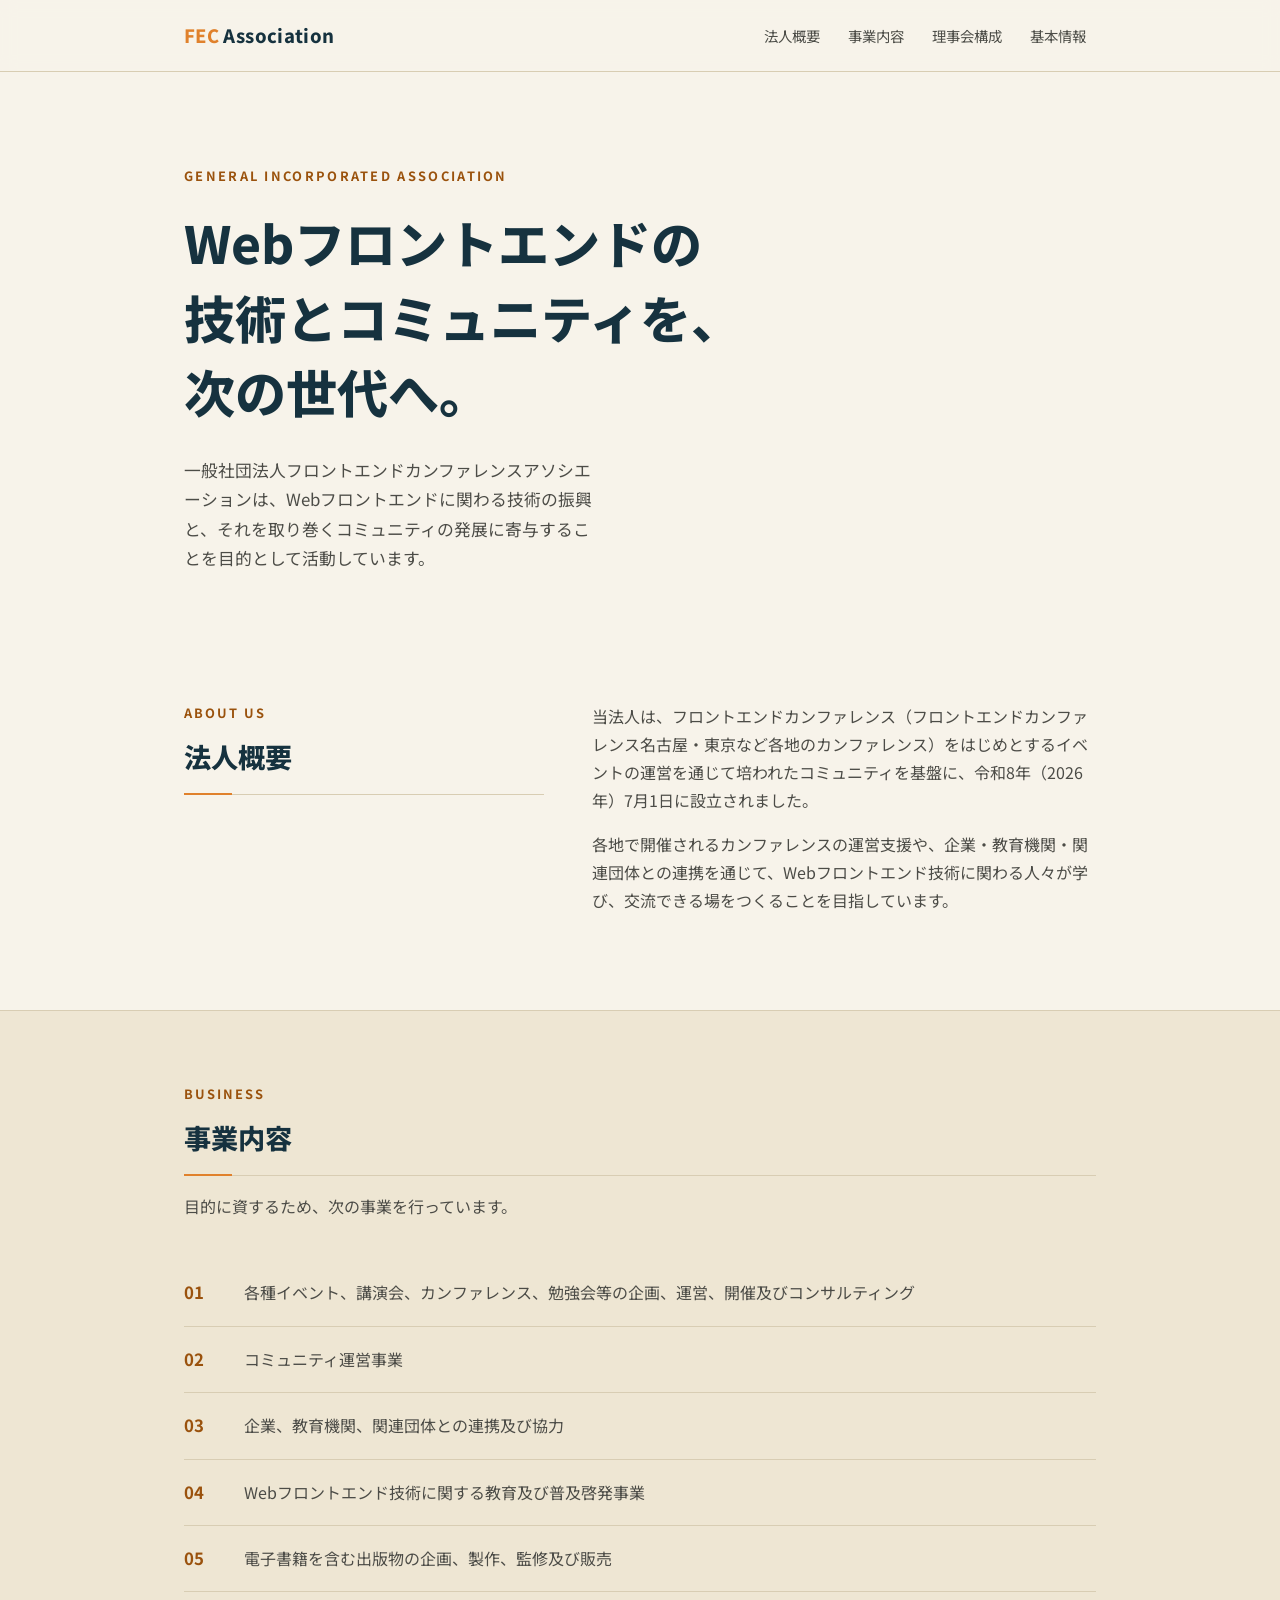
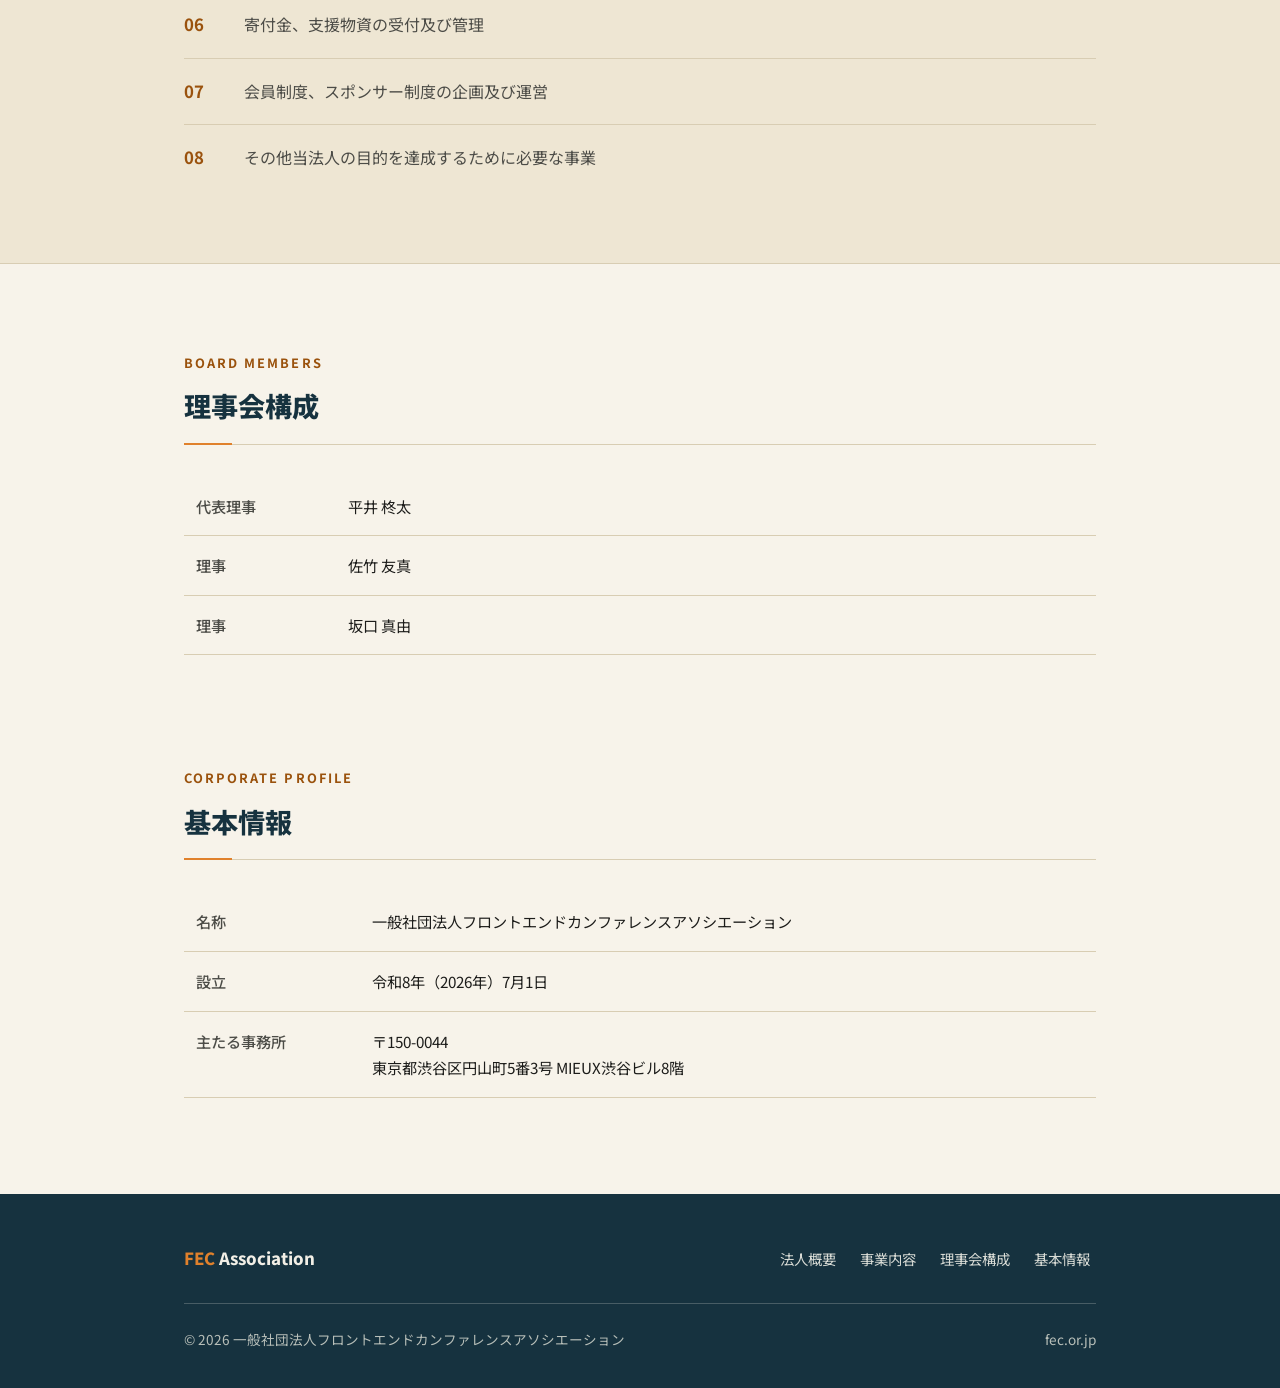
==== index.html @ 909348af "chore: 連絡先情報を削除" ====
<!DOCTYPE html>
<html lang="ja">
<head>
<meta charset="UTF-8">
<meta name="viewport" content="width=device-width, initial-scale=1.0">
<title>一般社団法人フロントエンドカンファレンスアソシエーション</title>
<meta name="description" content="Webフロントエンドに関わる技術の振興及びそれらに関わるコミュニティの発展に寄与することを目的とする一般社団法人。">
<link rel="stylesheet" href="style.css">
</head>
<body>

<a class="skip-link" href="#main">本文へスキップ</a>

<header>
  <div class="wrap">
    <a class="logo" href="#" aria-label="ページの先頭へ戻る"><span>FEC</span> Association</a>
    <nav aria-label="サイト内ナビゲーション">
      <ul>
        <li><a href="#about">法人概要</a></li>
        <li><a href="#purpose">事業内容</a></li>
        <li><a href="#board">理事会構成</a></li>
        <li><a href="#profile">基本情報</a></li>
      </ul>
    </nav>
  </div>
</header>

<main id="main">

<section class="hero" aria-labelledby="hero-title">
  <div class="wrap">
    <span class="eyebrow">GENERAL INCORPORATED ASSOCIATION</span>
    <h1 id="hero-title"><span>Webフロントエンドの</span><span>技術とコミュニティを、</span><span>次の世代へ。</span></h1>
    <p>一般社団法人フロントエンドカンファレンスアソシエーションは、Webフロントエンドに関わる技術の振興と、それを取り巻くコミュニティの発展に寄与することを目的として活動しています。</p>
  </div>
</section>

<section class="about" id="about" aria-labelledby="about-title">
  <div class="wrap">
    <div class="section-head">
      <span class="label">ABOUT US</span>
      <h2 id="about-title">法人概要</h2>
    </div>
    <div class="body">
      <p>当法人は、フロントエンドカンファレンス（フロントエンドカンファレンス名古屋・東京など各地のカンファレンス）をはじめとするイベントの運営を通じて培われたコミュニティを基盤に、令和8年（2026年）7月1日に設立されました。</p>
      <p>各地で開催されるカンファレンスの運営支援や、企業・教育機関・関連団体との連携を通じて、Webフロントエンド技術に関わる人々が学び、交流できる場をつくることを目指しています。</p>
    </div>
  </div>
</section>

<section class="purpose" id="purpose" aria-labelledby="purpose-title">
  <div class="wrap">
    <div class="section-head">
      <span class="label">BUSINESS</span>
      <h2 id="purpose-title">事業内容</h2>
    </div>
    <p class="sub">目的に資するため、次の事業を行っています。</p>
    <ol>
      <li><span>各種イベント、講演会、カンファレンス、勉強会等の企画、運営、開催及びコンサルティング</span></li>
      <li><span>コミュニティ運営事業</span></li>
      <li><span>企業、教育機関、関連団体との連携及び協力</span></li>
      <li><span>Webフロントエンド技術に関する教育及び普及啓発事業</span></li>
      <li><span>電子書籍を含む出版物の企画、製作、監修及び販売</span></li>
      <li><span>寄付金、支援物資の受付及び管理</span></li>
      <li><span>会員制度、スポンサー制度の企画及び運営</span></li>
      <li><span>その他当法人の目的を達成するために必要な事業</span></li>
    </ol>
  </div>
</section>

<section class="board" id="board" aria-labelledby="board-title">
  <div class="wrap">
    <div class="section-head">
      <span class="label">BOARD MEMBERS</span>
      <h2 id="board-title">理事会構成</h2>
    </div>
    <table>
      <caption class="visually-hidden">理事の役職と氏名の一覧</caption>
      <tbody>
        <tr><th scope="row">代表理事</th><td>平井 柊太</td></tr>
        <tr><th scope="row">理事</th><td>佐竹 友真</td></tr>
        <tr><th scope="row">理事</th><td>坂口 真由</td></tr>
      </tbody>
    </table>
  </div>
</section>

<section class="profile" id="profile" aria-labelledby="profile-title">
  <div class="wrap">
    <div class="section-head">
      <span class="label">CORPORATE PROFILE</span>
      <h2 id="profile-title">基本情報</h2>
    </div>
    <dl>
      <div class="row">
        <dt>名称</dt>
        <dd>一般社団法人フロントエンドカンファレンスアソシエーション</dd>
      </div>
      <div class="row">
        <dt>設立</dt>
        <dd>令和8年（2026年）7月1日</dd>
      </div>
      <div class="row">
        <dt>主たる事務所</dt>
        <dd>〒150-0044<br>東京都渋谷区円山町5番3号 MIEUX渋谷ビル8階</dd>
      </div>
    </dl>
  </div>
</section>

</main>

<footer>
  <div class="wrap">
    <div class="footer-main">
      <div class="footer-logo"><span>FEC</span> Association</div>
      <nav aria-label="フッターナビゲーション">
        <ul>
          <li><a href="#about">法人概要</a></li>
          <li><a href="#purpose">事業内容</a></li>
          <li><a href="#board">理事会構成</a></li>
          <li><a href="#profile">基本情報</a></li>
        </ul>
      </nav>
    </div>
    <div class="footer-meta">
      <div>&copy; 2026 一般社団法人フロントエンドカンファレンスアソシエーション</div>
      <div>fec.or.jp</div>
    </div>
  </div>
</footer>

<script>
(() => {
  const links = document.querySelectorAll('header nav a[href^="#"]');
  const update = () => {
    links.forEach((a) => {
      if (location.hash && a.hash === location.hash) {
        a.setAttribute("aria-current", "location");
      } else {
        a.removeAttribute("aria-current");
      }
    });
  };
  window.addEventListener("hashchange", update);
  update();

  document.querySelector("header .logo").addEventListener("click", (e) => {
    e.preventDefault();
    window.scrollTo({ top: 0, behavior: "smooth" });
    history.replaceState(null, "", location.pathname + location.search);
    update();
  });
})();
</script>

</body>
</html>
---- style.css ----
@import url("https://fonts.googleapis.com/css2?family=Noto+Sans+JP:wght@400;500;700;800&display=swap");

:root {
  --font-sans: "Noto Sans JP", sans-serif;
  --primary: #16323f;
  --primary-soft: #23495a;
  --accent: #e0812c;
  /* 小さめテキスト用のアクセント。--surface / --surface-alt 上で WCAG AA (4.5:1) を満たす */
  --accent-text: #9a520d;
  --surface: #f7f3ea;
  --surface-alt: #eee6d3;
  --text: #1c1c1a;
  --text-soft: #4c4c47;
  --border: #d8cdb3;
  --max-width: 960px;
  --header-height: 72px;
}

* {
  box-sizing: border-box;
}

html {
  scroll-behavior: smooth;
}

@media (prefers-reduced-motion: reduce) {
  html {
    scroll-behavior: auto;
  }
}

body {
  margin: 0;
  background: var(--surface);
  color: var(--text);
  font-family: var(--font-sans);
  line-height: 1.75;
  font-size: 16px;
}

h1, h2, h3 {
  font-family: var(--font-sans);
  color: var(--primary);
  margin: 0;
}

a {
  color: var(--primary-soft);
}

:focus-visible {
  outline: 2px solid var(--primary);
  outline-offset: 3px;
  border-radius: 2px;
}

.wrap {
  max-width: var(--max-width);
  margin: 0 auto;
  padding: 0 24px;
}

.visually-hidden {
  position: absolute;
  width: 1px;
  height: 1px;
  margin: -1px;
  padding: 0;
  overflow: hidden;
  clip: rect(0 0 0 0);
  white-space: nowrap;
  border: 0;
}

.skip-link {
  position: absolute;
  top: 8px;
  left: 8px;
  z-index: 100;
  padding: 10px 18px;
  background: var(--primary);
  color: #fff;
  text-decoration: none;
  font-size: 0.9rem;
  border-radius: 4px;
  transform: translateY(calc(-100% - 16px));
}

.skip-link:focus {
  transform: none;
}

/* header */
header {
  position: sticky;
  top: 0;
  z-index: 50;
  min-height: var(--header-height);
  display: flex;
  align-items: center;
  background: rgba(247, 243, 234, 0.92);
  backdrop-filter: blur(8px);
  -webkit-backdrop-filter: blur(8px);
  border-bottom: 1px solid var(--border);
}

header .wrap {
  width: 100%;
  display: flex;
  justify-content: space-between;
  align-items: center;
  flex-wrap: wrap;
  gap: 8px 12px;
  padding-top: 12px;
  padding-bottom: 12px;
}

.logo {
  font-family: var(--font-sans);
  font-weight: 800;
  font-size: 1.15rem;
  letter-spacing: 0.02em;
  color: var(--primary);
  text-decoration: none;
}

.logo span {
  color: var(--accent);
}

nav ul {
  list-style: none;
  display: flex;
  flex-wrap: wrap;
  gap: 4px 8px;
  margin: 0;
  padding: 0;
  font-size: 0.9rem;
}

header nav a {
  display: inline-block;
  padding: 6px 10px;
  text-decoration: none;
  color: var(--text-soft);
  border-radius: 4px;
}

header nav a:hover,
header nav a[aria-current] {
  color: var(--primary);
  background: var(--surface-alt);
}

/* アンカー移動時に固定ヘッダーへ隠れないようにする */
section[id] {
  scroll-margin-top: calc(var(--header-height) + 16px);
}

/* section heading system */
.section-head {
  margin-bottom: 32px;
}

.section-head .label {
  display: block;
  font-size: 0.8rem;
  letter-spacing: 0.16em;
  color: var(--accent-text);
  font-weight: 700;
}

.section-head h2 {
  font-size: 1.7rem;
  font-weight: 800;
  margin-top: 8px;
  padding-bottom: 14px;
  border-bottom: 1px solid var(--border);
  position: relative;
}

.section-head h2::after {
  content: "";
  position: absolute;
  left: 0;
  bottom: -1px;
  width: 48px;
  height: 2px;
  background: var(--accent);
}

/* hero */
.hero {
  padding: 88px 0 72px;
}

.hero .eyebrow {
  display: inline-block;
  font-size: 0.8rem;
  letter-spacing: 0.18em;
  color: var(--accent-text);
  font-weight: 700;
  margin-bottom: 18px;
}

.hero h1 {
  font-size: clamp(1.6rem, 6.4vw, 3.2rem);
  font-weight: 800;
  line-height: 1.45;
  max-width: 22ch;
}

/* 文節単位で改行させ、小書き文字などでの不自然な折り返しを防ぐ */
.hero h1 span {
  display: inline-block;
}

.hero p {
  margin-top: 28px;
  max-width: 46ch;
  color: var(--text-soft);
  font-size: 1.05rem;
}

/* about */
.about {
  padding: 40px 0 96px;
}

.about .wrap {
  display: grid;
  grid-template-columns: 1fr 1.4fr;
  gap: 48px;
  align-items: start;
}

.about .section-head {
  margin-bottom: 0;
}

.about .body {
  color: var(--text-soft);
  max-width: 60ch;
}

.about .body p {
  margin: 0;
}

.about .body p + p {
  margin-top: 1em;
}

/* purpose list */
.purpose {
  padding: 72px 0;
  background: var(--surface-alt);
  border-top: 1px solid var(--border);
  border-bottom: 1px solid var(--border);
}

.purpose .sub {
  color: var(--text-soft);
  margin: -16px 0 40px;
}

.purpose ol {
  list-style: none;
  margin: 0;
  padding: 0;
  counter-reset: item;
}

.purpose li {
  counter-increment: item;
  display: flex;
  gap: 20px;
  padding: 18px 0;
  border-bottom: 1px solid var(--border);
}

.purpose li:last-child {
  border-bottom: none;
}

.purpose li::before {
  content: counter(item, decimal-leading-zero);
  font-family: var(--font-sans);
  font-weight: 700;
  color: var(--accent-text);
  font-size: 1.05rem;
  flex-shrink: 0;
  width: 2.4em;
}

.purpose li span {
  color: var(--text-soft);
}

/* board */
.board {
  padding: 88px 0 64px;
}

table {
  width: 100%;
  border-collapse: collapse;
}

th, td {
  text-align: left;
  padding: 16px 12px;
  border-bottom: 1px solid var(--border);
  font-size: 0.95rem;
}

th {
  color: var(--text-soft);
  font-weight: 500;
  width: 10em;
  vertical-align: top;
}

/* profile */
.profile {
  padding: 48px 0 96px;
}

.profile dl {
  margin: 0;
}

.profile .row {
  display: grid;
  grid-template-columns: 10em 1fr;
  gap: 16px;
  padding: 16px 12px;
  border-bottom: 1px solid var(--border);
}

.profile dt {
  color: var(--text-soft);
  font-weight: 500;
  font-size: 0.95rem;
}

.profile dd {
  margin: 0;
  font-size: 0.95rem;
  color: var(--text);
}

.profile dd a {
  color: var(--primary-soft);
  text-underline-offset: 3px;
}

/* footer */
footer {
  background: var(--primary);
  color: #d9dcd6;
  padding: 48px 0 36px;
  font-size: 0.85rem;
}

.footer-main {
  display: flex;
  justify-content: space-between;
  align-items: baseline;
  flex-wrap: wrap;
  gap: 16px;
  padding-bottom: 28px;
  margin-bottom: 24px;
  border-bottom: 1px solid rgba(217, 220, 214, 0.25);
}

.footer-logo {
  font-family: var(--font-sans);
  font-weight: 800;
  font-size: 1.05rem;
  color: #f2efe6;
}

.footer-logo span {
  color: var(--accent);
}

footer nav ul {
  gap: 4px 12px;
}

footer nav a {
  display: inline-block;
  padding: 4px 6px;
  color: #d9dcd6;
  text-decoration: none;
}

footer nav a:hover {
  color: #fff;
  text-decoration: underline;
  text-underline-offset: 3px;
}

.footer-meta {
  display: flex;
  justify-content: space-between;
  flex-wrap: wrap;
  gap: 12px;
  color: #b8bfb9;
}

/* responsive */
@media (max-width: 720px) {
  .about .wrap {
    grid-template-columns: 1fr;
    gap: 24px;
  }

  .profile .row {
    grid-template-columns: 1fr;
    gap: 4px;
  }

  th {
    width: 7em;
  }
}
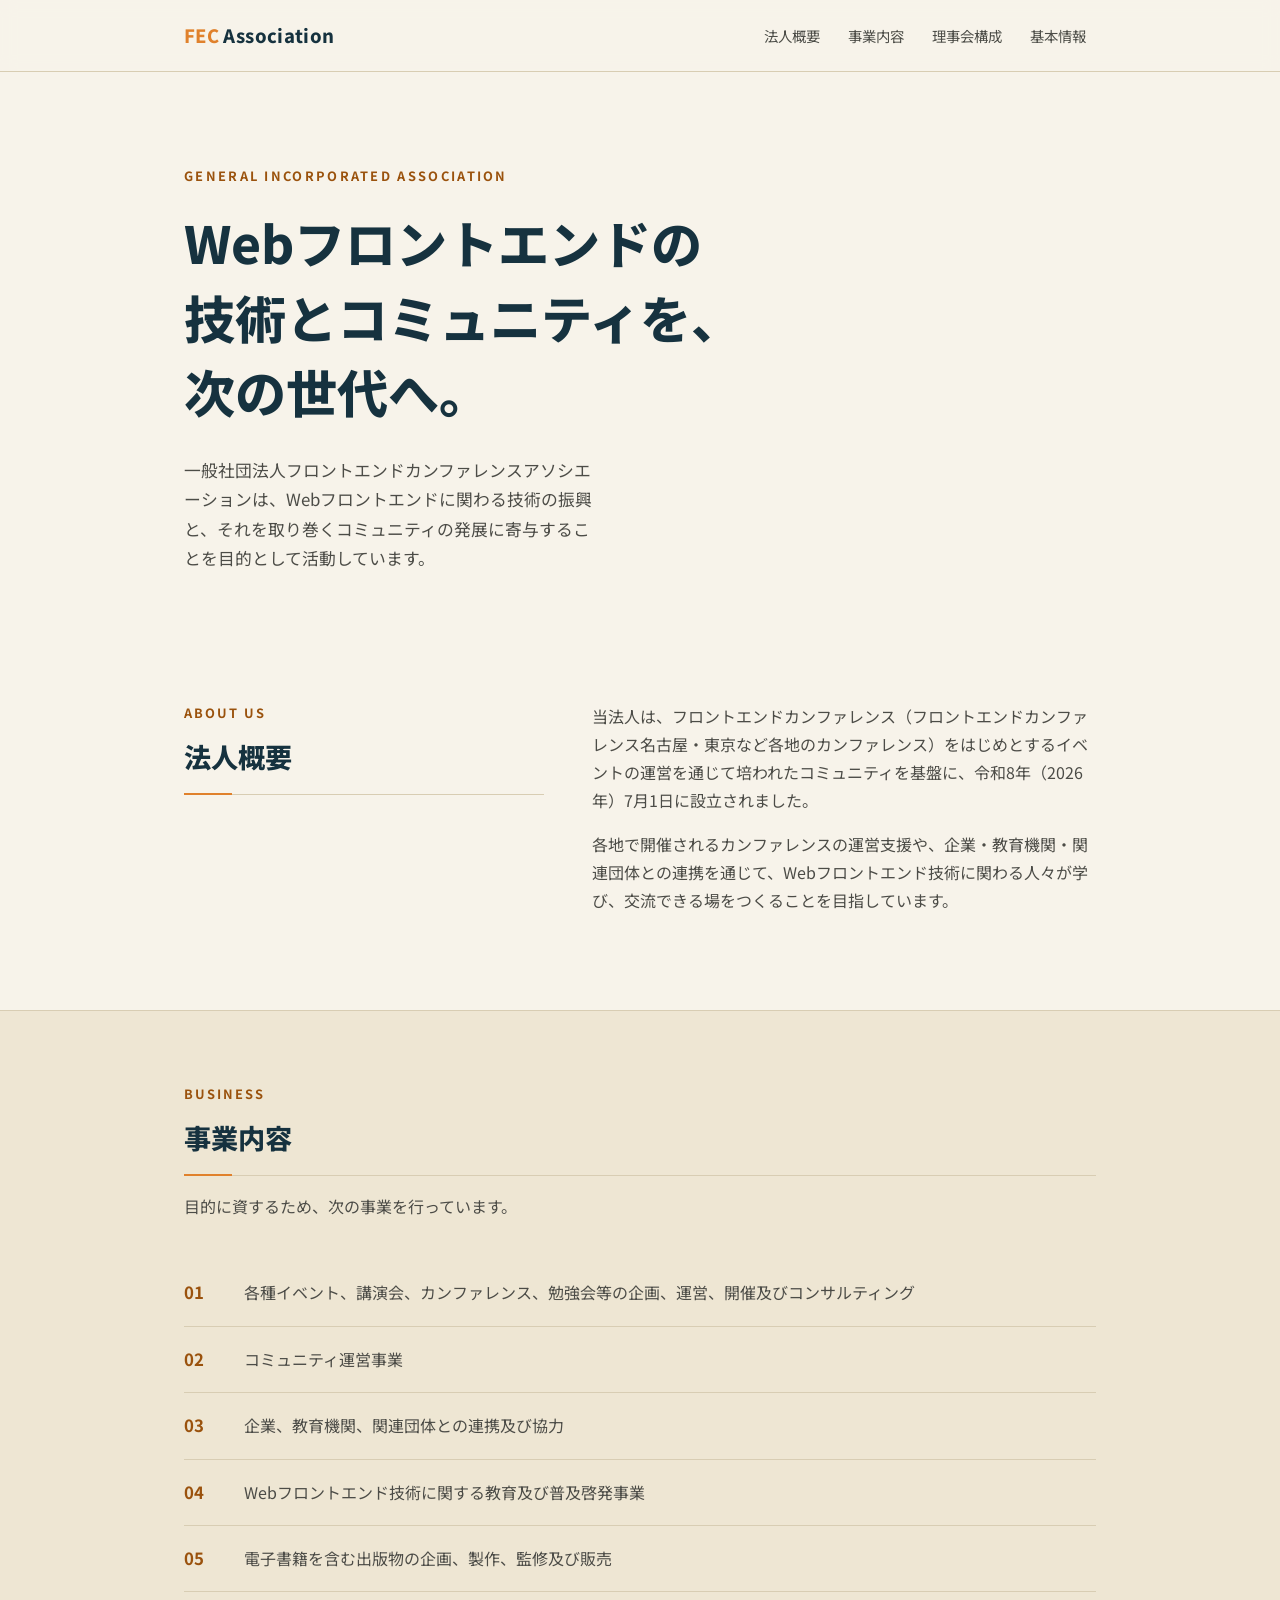
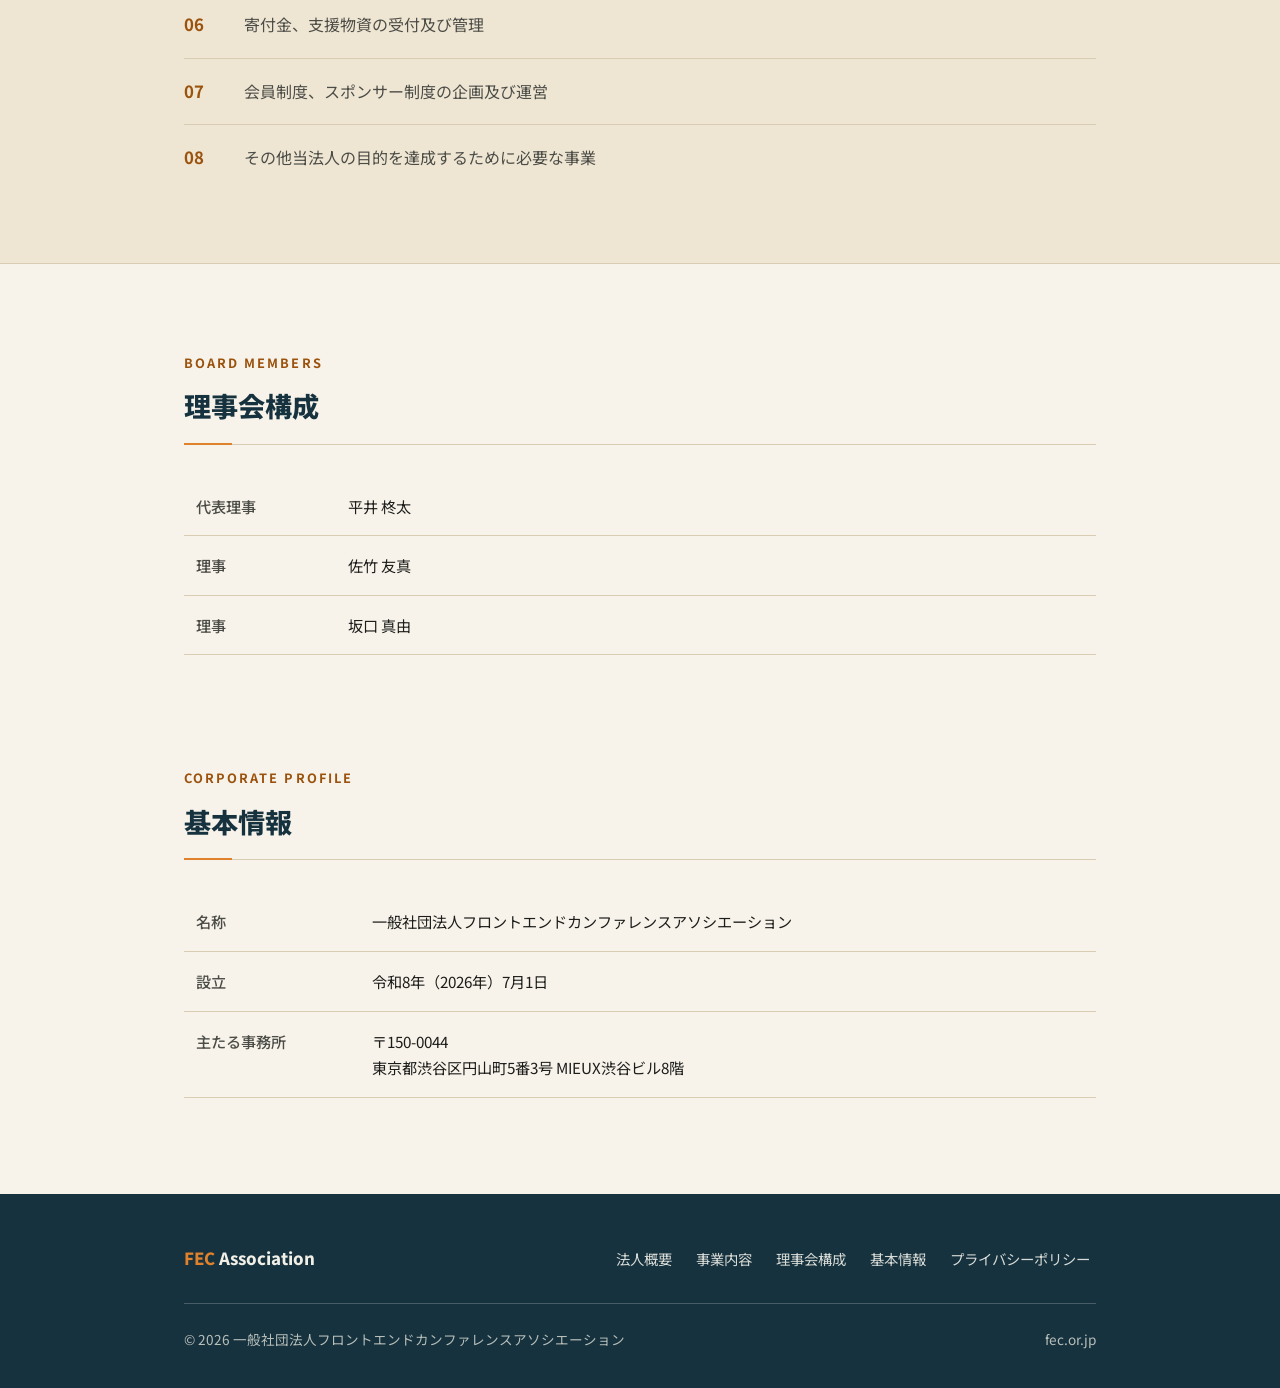
==== commit a040f4a5: "feat: GA4計測タグとプライバシーポリシーページを追加" ====
--- a/index.html
+++ b/index.html
@@ -1,6 +1,13 @@
 <!DOCTYPE html>
 <html lang="ja">
 <head>
+<!-- Google Tag Manager -->
+<script>(function(w,d,s,l,i){w[l]=w[l]||[];w[l].push({'gtm.start':
+new Date().getTime(),event:'gtm.js'});var f=d.getElementsByTagName(s)[0],
+j=d.createElement(s),dl=l!='dataLayer'?'&l='+l:'';j.async=true;j.src=
+'https://www.googletagmanager.com/gtm.js?id='+i+dl;f.parentNode.insertBefore(j,f);
+})(window,document,'script','dataLayer','GTM-KHH5F9LR');</script>
+<!-- End Google Tag Manager -->
 <meta charset="UTF-8">
 <meta name="viewport" content="width=device-width, initial-scale=1.0">
 <title>一般社団法人フロントエンドカンファレンスアソシエーション</title>
@@ -8,6 +15,10 @@
 <link rel="stylesheet" href="style.css">
 </head>
 <body>
+<!-- Google Tag Manager (noscript) -->
+<noscript><iframe src="https://www.googletagmanager.com/ns.html?id=GTM-KHH5F9LR"
+height="0" width="0" style="display:none;visibility:hidden"></iframe></noscript>
+<!-- End Google Tag Manager (noscript) -->
 
 <a class="skip-link" href="#main">本文へスキップ</a>
 
@@ -41,7 +52,7 @@
       <span class="label">ABOUT US</span>
       <h2 id="about-title">法人概要</h2>
     </div>
-    <div class="body">
+    <div class="prose">
       <p>当法人は、フロントエンドカンファレンス（フロントエンドカンファレンス名古屋・東京など各地のカンファレンス）をはじめとするイベントの運営を通じて培われたコミュニティを基盤に、令和8年（2026年）7月1日に設立されました。</p>
       <p>各地で開催されるカンファレンスの運営支援や、企業・教育機関・関連団体との連携を通じて、Webフロントエンド技術に関わる人々が学び、交流できる場をつくることを目指しています。</p>
     </div>
@@ -120,6 +131,7 @@
           <li><a href="#purpose">事業内容</a></li>
           <li><a href="#board">理事会構成</a></li>
           <li><a href="#profile">基本情報</a></li>
+          <li><a href="privacy.html">プライバシーポリシー</a></li>
         </ul>
       </nav>
     </div>
--- a/style.css
+++ b/style.css
@@ -61,6 +61,19 @@
   padding: 0 24px;
 }
 
+.prose {
+  color: var(--text-soft);
+  max-width: 60ch;
+}
+
+.prose p {
+  margin: 0;
+}
+
+.prose p + p {
+  margin-top: 1em;
+}
+
 .visually-hidden {
   position: absolute;
   width: 1px;
@@ -239,19 +252,6 @@
   margin-bottom: 0;
 }
 
-.about .body {
-  color: var(--text-soft);
-  max-width: 60ch;
-}
-
-.about .body p {
-  margin: 0;
-}
-
-.about .body p + p {
-  margin-top: 1em;
-}
-
 /* purpose list */
 .purpose {
   padding: 72px 0;
@@ -356,6 +356,25 @@
   text-underline-offset: 3px;
 }
 
+/* policy */
+.policy {
+  padding: 64px 0 96px;
+}
+
+.policy h1 {
+  font-size: 1.9rem;
+  font-weight: 800;
+  padding-bottom: 20px;
+  border-bottom: 1px solid var(--border);
+}
+
+.policy h2 {
+  font-size: 1.2rem;
+  font-weight: 700;
+  margin-top: 48px;
+  margin-bottom: 16px;
+}
+
 /* footer */
 footer {
   background: var(--primary);
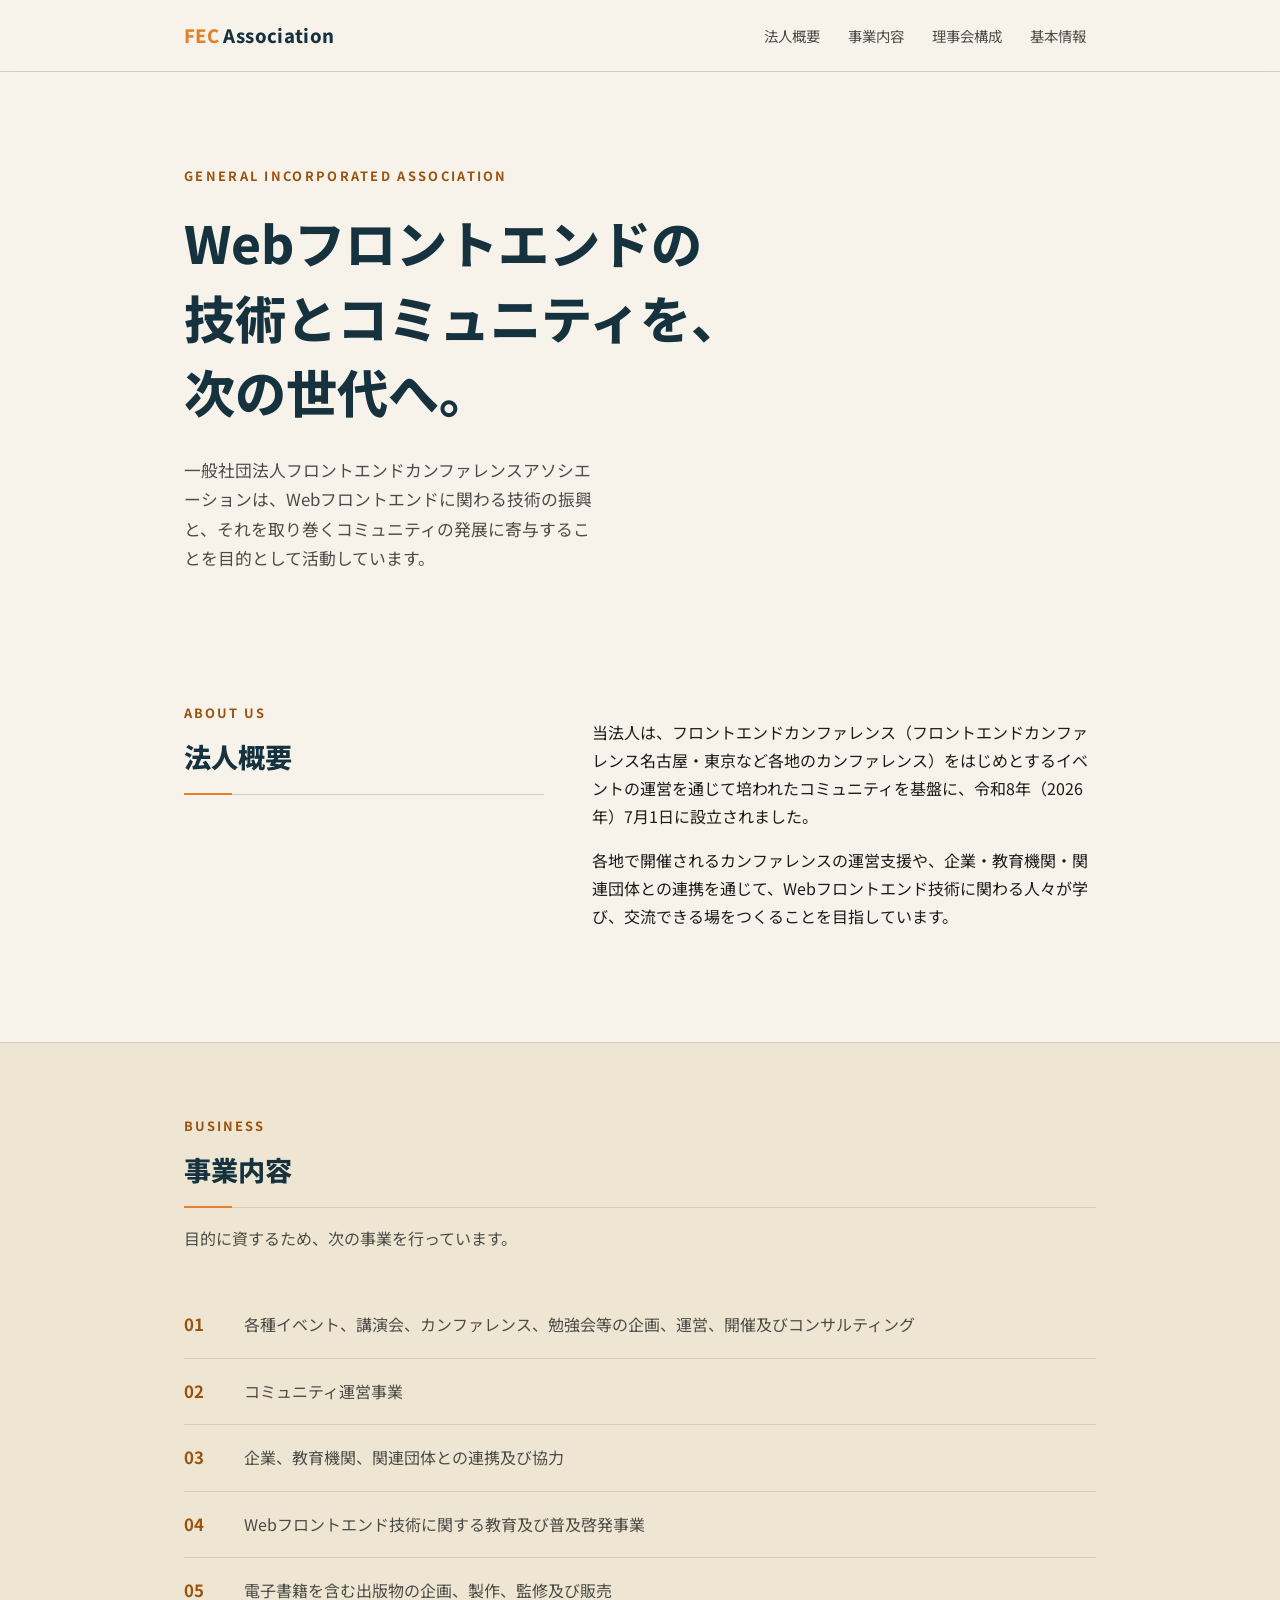
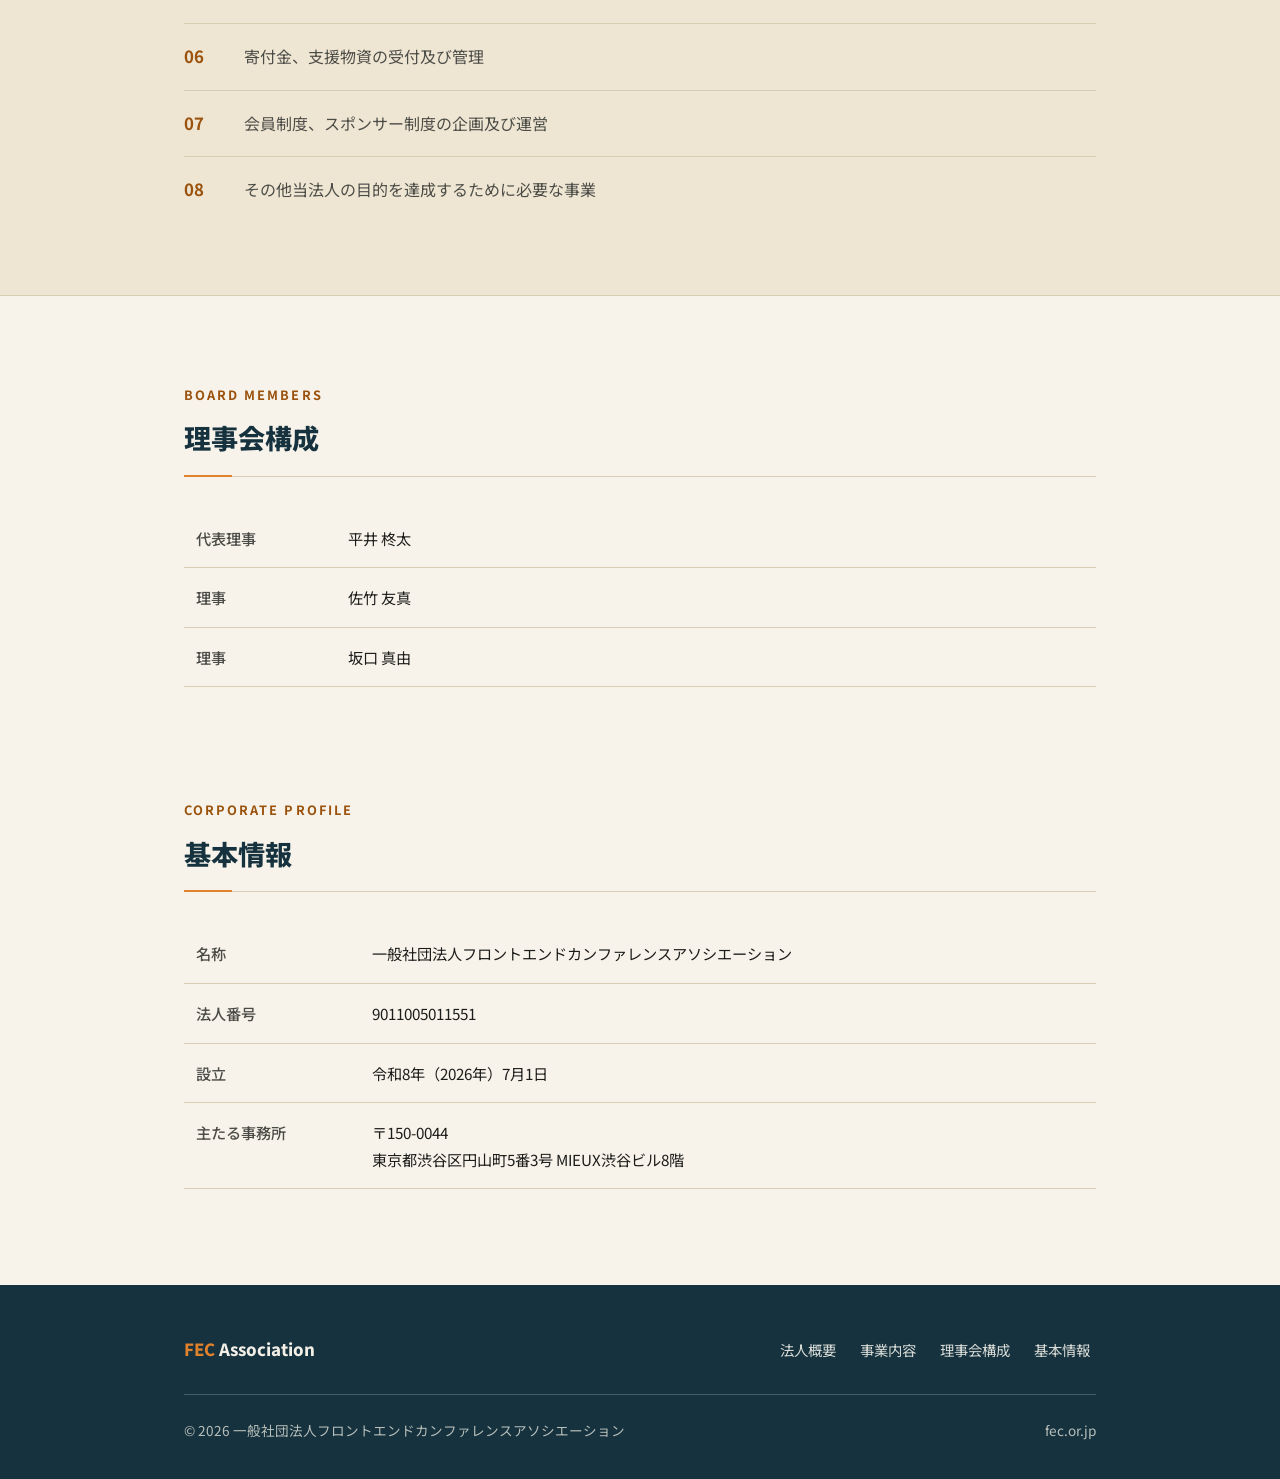
==== commit d2467a2b: "feat: 基本情報に法人番号を掲載 Fix #7  Claude-Session: https://claude.ai/code/session_01WrGLPQ52zchRBuhn5kfUYs" ====
--- a/index.html
+++ b/index.html
@@ -1,13 +1,6 @@
 <!DOCTYPE html>
 <html lang="ja">
 <head>
-<!-- Google Tag Manager -->
-<script>(function(w,d,s,l,i){w[l]=w[l]||[];w[l].push({'gtm.start':
-new Date().getTime(),event:'gtm.js'});var f=d.getElementsByTagName(s)[0],
-j=d.createElement(s),dl=l!='dataLayer'?'&l='+l:'';j.async=true;j.src=
-'https://www.googletagmanager.com/gtm.js?id='+i+dl;f.parentNode.insertBefore(j,f);
-})(window,document,'script','dataLayer','GTM-KHH5F9LR');</script>
-<!-- End Google Tag Manager -->
 <meta charset="UTF-8">
 <meta name="viewport" content="width=device-width, initial-scale=1.0">
 <title>一般社団法人フロントエンドカンファレンスアソシエーション</title>
@@ -15,10 +8,6 @@
 <link rel="stylesheet" href="style.css">
 </head>
 <body>
-<!-- Google Tag Manager (noscript) -->
-<noscript><iframe src="https://www.googletagmanager.com/ns.html?id=GTM-KHH5F9LR"
-height="0" width="0" style="display:none;visibility:hidden"></iframe></noscript>
-<!-- End Google Tag Manager (noscript) -->
 
 <a class="skip-link" href="#main">本文へスキップ</a>
 
@@ -52,7 +41,7 @@
       <span class="label">ABOUT US</span>
       <h2 id="about-title">法人概要</h2>
     </div>
-    <div class="prose">
+    <div class="body">
       <p>当法人は、フロントエンドカンファレンス（フロントエンドカンファレンス名古屋・東京など各地のカンファレンス）をはじめとするイベントの運営を通じて培われたコミュニティを基盤に、令和8年（2026年）7月1日に設立されました。</p>
       <p>各地で開催されるカンファレンスの運営支援や、企業・教育機関・関連団体との連携を通じて、Webフロントエンド技術に関わる人々が学び、交流できる場をつくることを目指しています。</p>
     </div>
@@ -108,6 +97,10 @@
         <dd>一般社団法人フロントエンドカンファレンスアソシエーション</dd>
       </div>
       <div class="row">
+        <dt>法人番号</dt>
+        <dd>9011005011551</dd>
+      </div>
+      <div class="row">
         <dt>設立</dt>
         <dd>令和8年（2026年）7月1日</dd>
       </div>
@@ -131,7 +124,6 @@
           <li><a href="#purpose">事業内容</a></li>
           <li><a href="#board">理事会構成</a></li>
           <li><a href="#profile">基本情報</a></li>
-          <li><a href="privacy.html">プライバシーポリシー</a></li>
         </ul>
       </nav>
     </div>
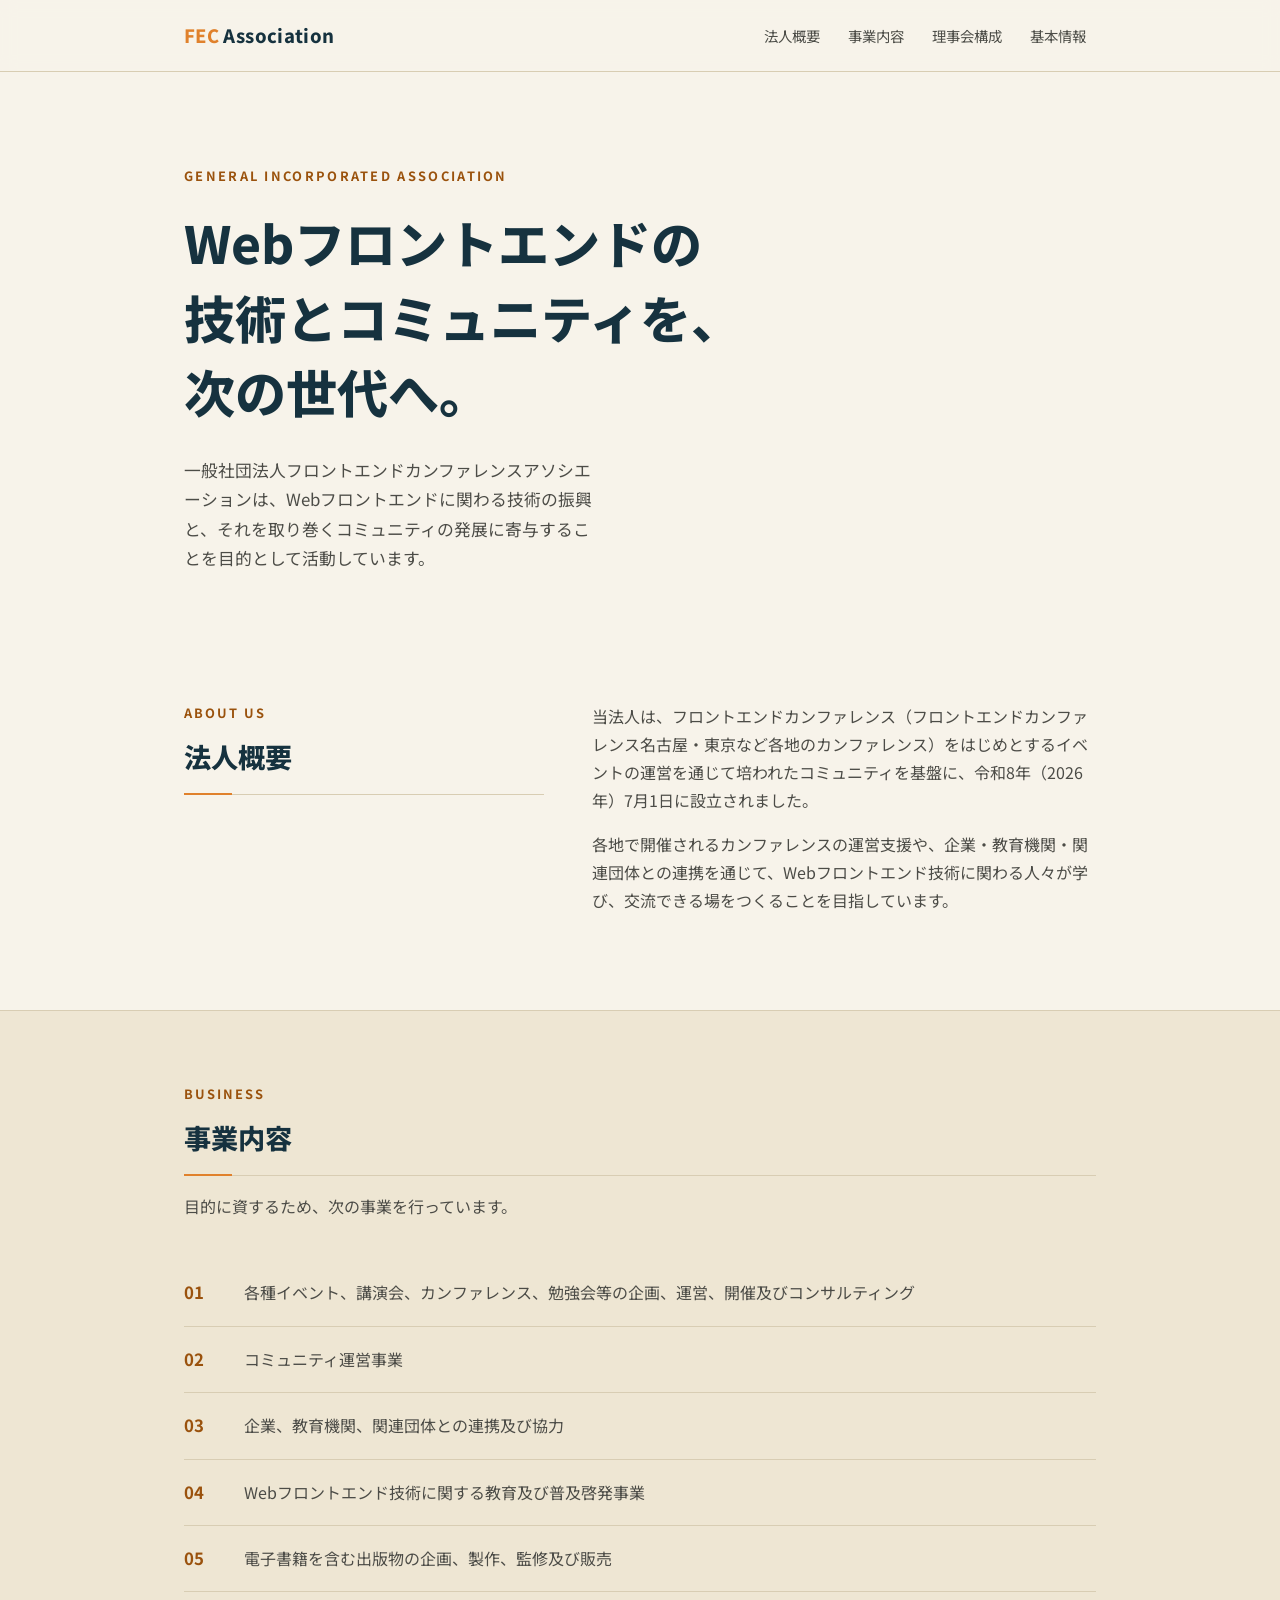
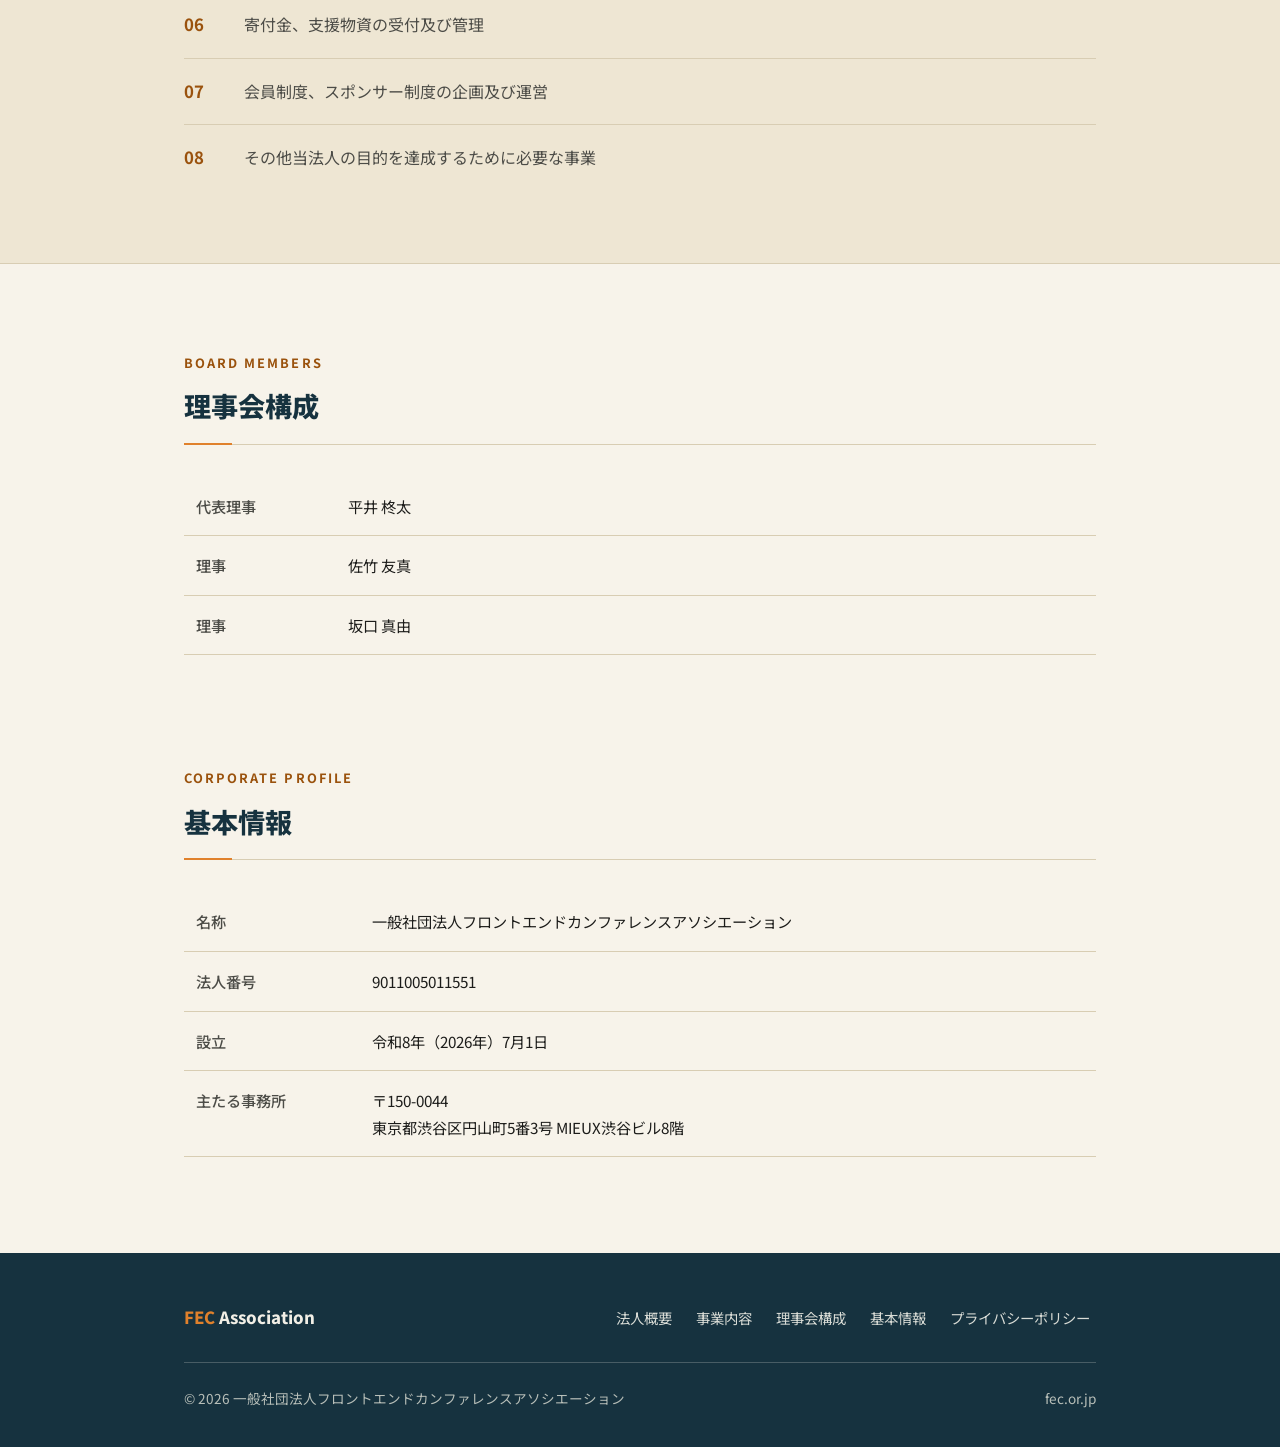
==== commit 6e1c90b4: "Fix #7 基本情報に法人番号を掲載する (#8)" ====
--- a/index.html
+++ b/index.html
@@ -1,6 +1,13 @@
 <!DOCTYPE html>
 <html lang="ja">
 <head>
+<!-- Google Tag Manager -->
+<script>(function(w,d,s,l,i){w[l]=w[l]||[];w[l].push({'gtm.start':
+new Date().getTime(),event:'gtm.js'});var f=d.getElementsByTagName(s)[0],
+j=d.createElement(s),dl=l!='dataLayer'?'&l='+l:'';j.async=true;j.src=
+'https://www.googletagmanager.com/gtm.js?id='+i+dl;f.parentNode.insertBefore(j,f);
+})(window,document,'script','dataLayer','GTM-KHH5F9LR');</script>
+<!-- End Google Tag Manager -->
 <meta charset="UTF-8">
 <meta name="viewport" content="width=device-width, initial-scale=1.0">
 <title>一般社団法人フロントエンドカンファレンスアソシエーション</title>
@@ -8,6 +15,10 @@
 <link rel="stylesheet" href="style.css">
 </head>
 <body>
+<!-- Google Tag Manager (noscript) -->
+<noscript><iframe src="https://www.googletagmanager.com/ns.html?id=GTM-KHH5F9LR"
+height="0" width="0" style="display:none;visibility:hidden"></iframe></noscript>
+<!-- End Google Tag Manager (noscript) -->
 
 <a class="skip-link" href="#main">本文へスキップ</a>
 
@@ -41,7 +52,7 @@
       <span class="label">ABOUT US</span>
       <h2 id="about-title">法人概要</h2>
     </div>
-    <div class="body">
+    <div class="prose">
       <p>当法人は、フロントエンドカンファレンス（フロントエンドカンファレンス名古屋・東京など各地のカンファレンス）をはじめとするイベントの運営を通じて培われたコミュニティを基盤に、令和8年（2026年）7月1日に設立されました。</p>
       <p>各地で開催されるカンファレンスの運営支援や、企業・教育機関・関連団体との連携を通じて、Webフロントエンド技術に関わる人々が学び、交流できる場をつくることを目指しています。</p>
     </div>
@@ -124,6 +135,7 @@
           <li><a href="#purpose">事業内容</a></li>
           <li><a href="#board">理事会構成</a></li>
           <li><a href="#profile">基本情報</a></li>
+          <li><a href="privacy.html">プライバシーポリシー</a></li>
         </ul>
       </nav>
     </div>
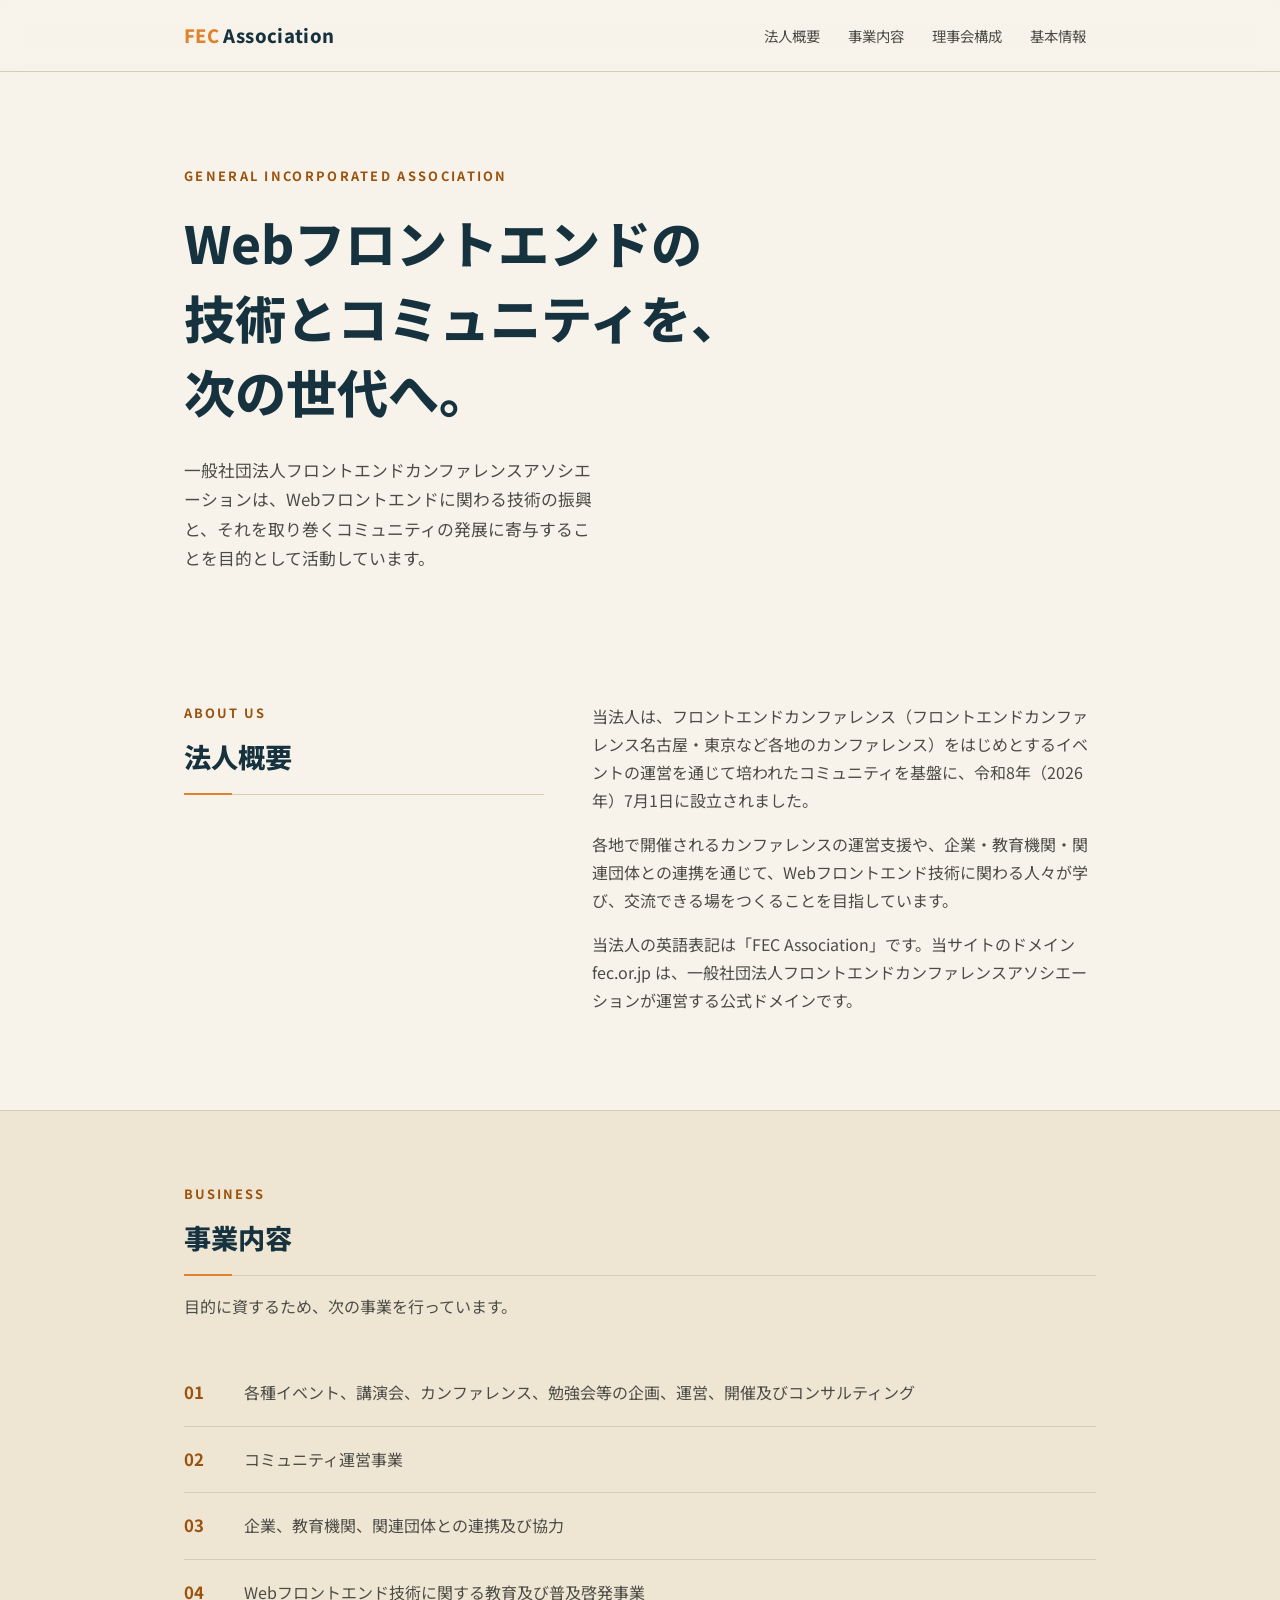
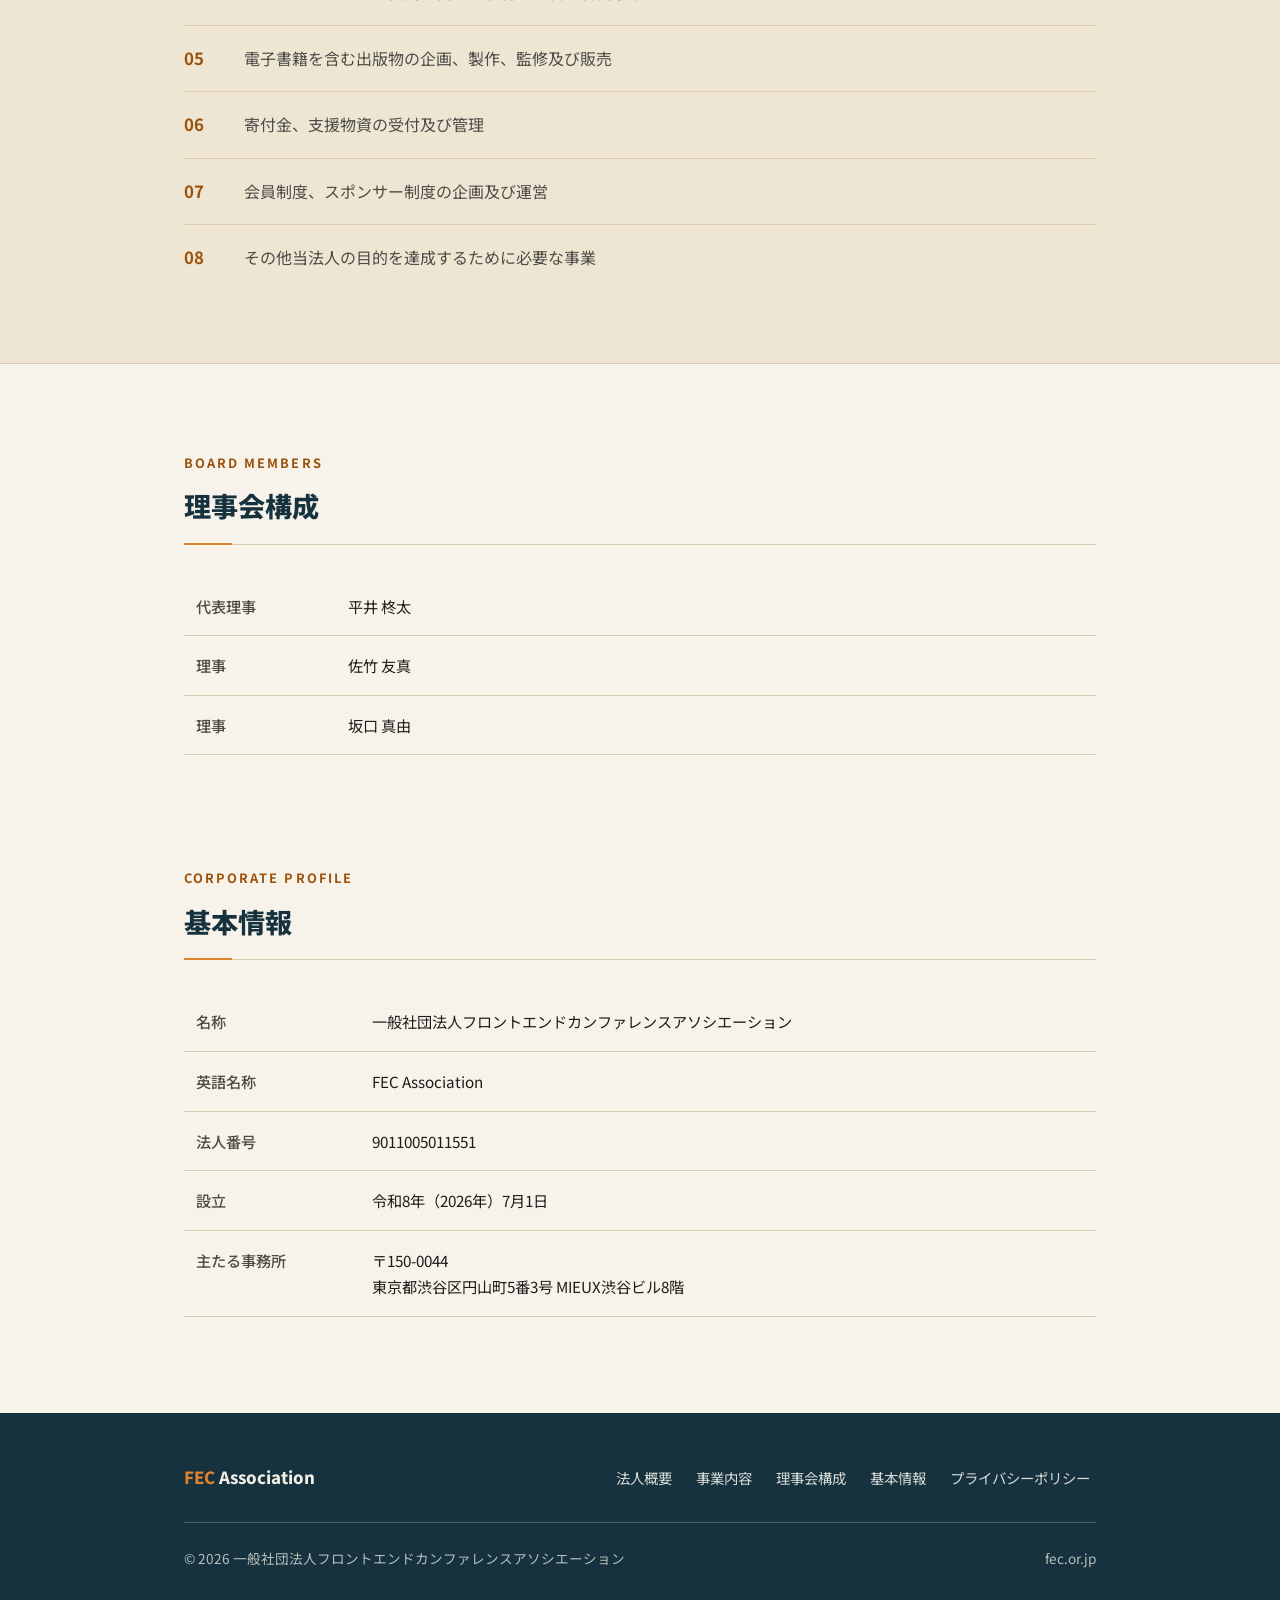
==== commit 517ce562: "feat: 基本情報に英語名称とドメインの説明を追加 Claude-Session: https://claude.ai/code/session_011MaJbbFN234ZPdF74PRiNQ" ====
--- a/index.html
+++ b/index.html
@@ -55,6 +55,7 @@
     <div class="prose">
       <p>当法人は、フロントエンドカンファレンス（フロントエンドカンファレンス名古屋・東京など各地のカンファレンス）をはじめとするイベントの運営を通じて培われたコミュニティを基盤に、令和8年（2026年）7月1日に設立されました。</p>
       <p>各地で開催されるカンファレンスの運営支援や、企業・教育機関・関連団体との連携を通じて、Webフロントエンド技術に関わる人々が学び、交流できる場をつくることを目指しています。</p>
+      <p>当法人の英語表記は「FEC Association」です。当サイトのドメイン fec.or.jp は、一般社団法人フロントエンドカンファレンスアソシエーションが運営する公式ドメインです。</p>
     </div>
   </div>
 </section>
@@ -106,6 +107,10 @@
       <div class="row">
         <dt>名称</dt>
         <dd>一般社団法人フロントエンドカンファレンスアソシエーション</dd>
+      </div>
+      <div class="row">
+        <dt>英語名称</dt>
+        <dd>FEC Association</dd>
       </div>
       <div class="row">
         <dt>法人番号</dt>
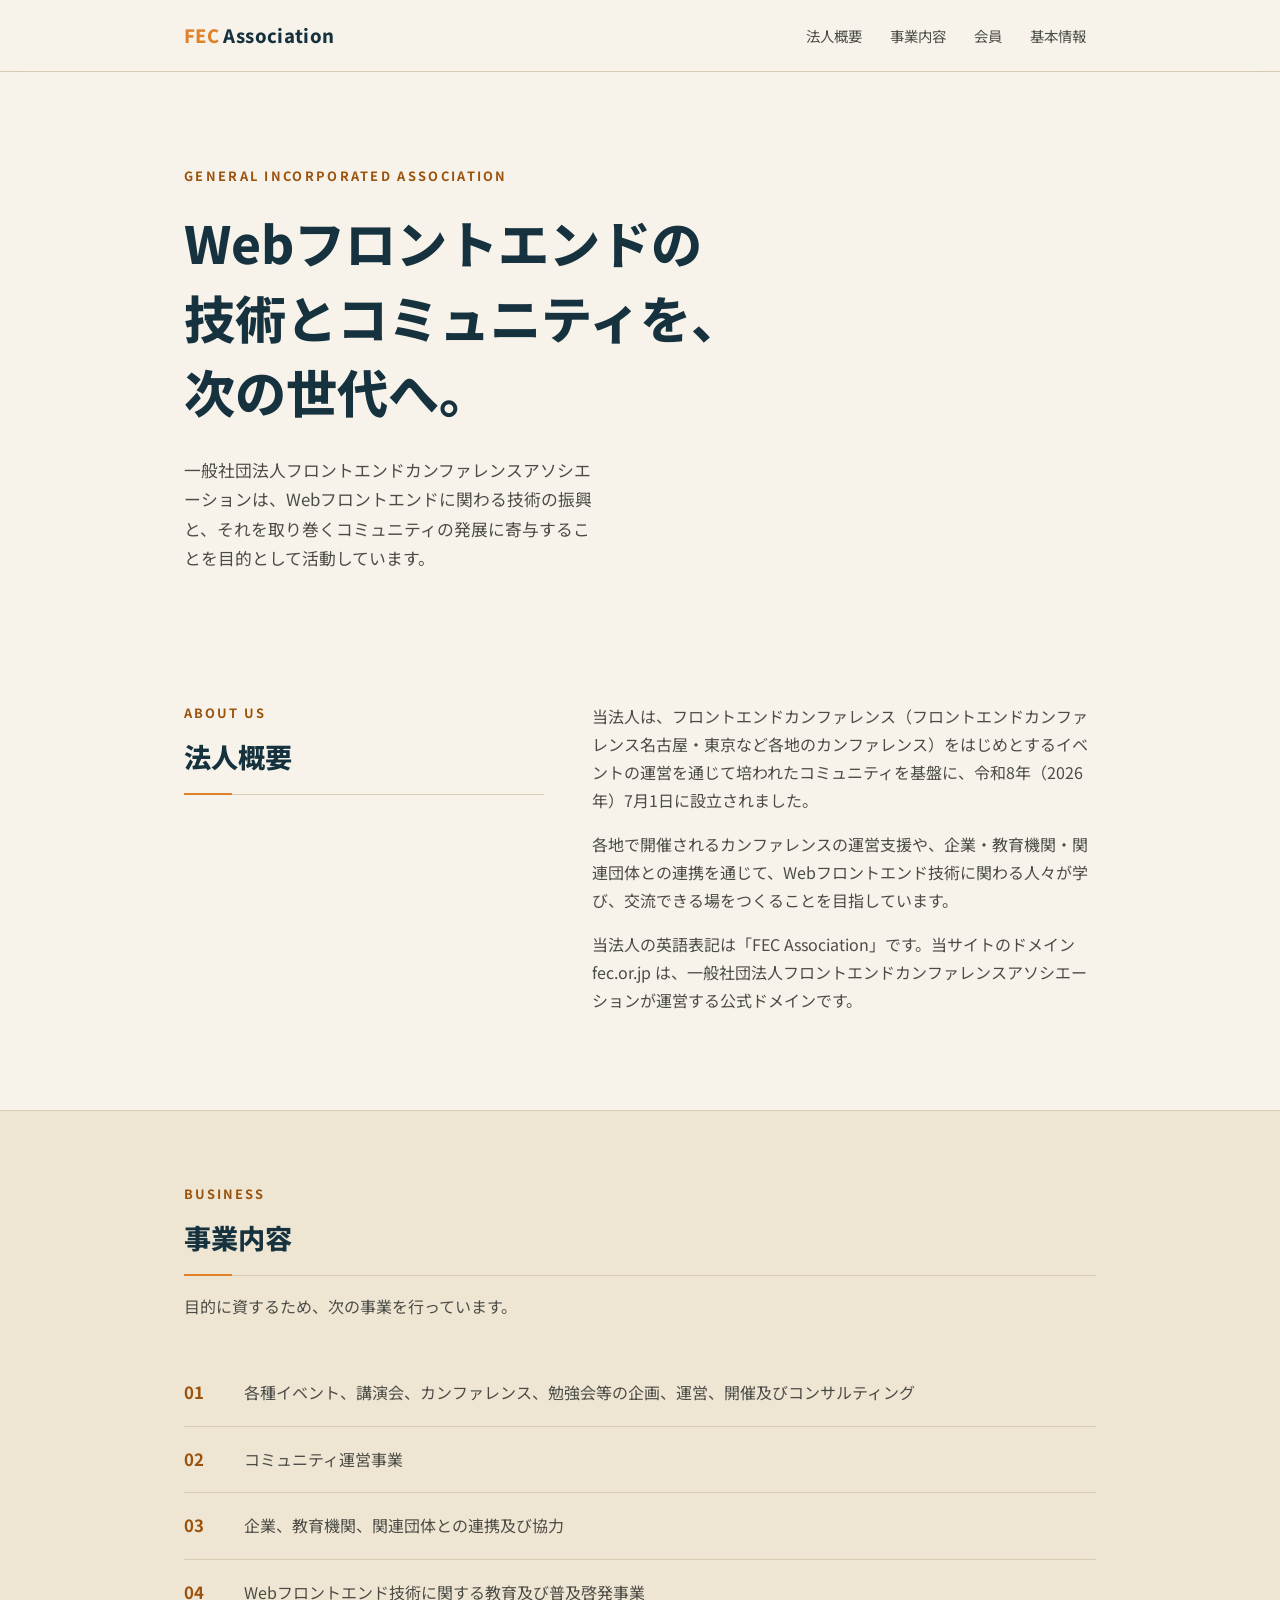
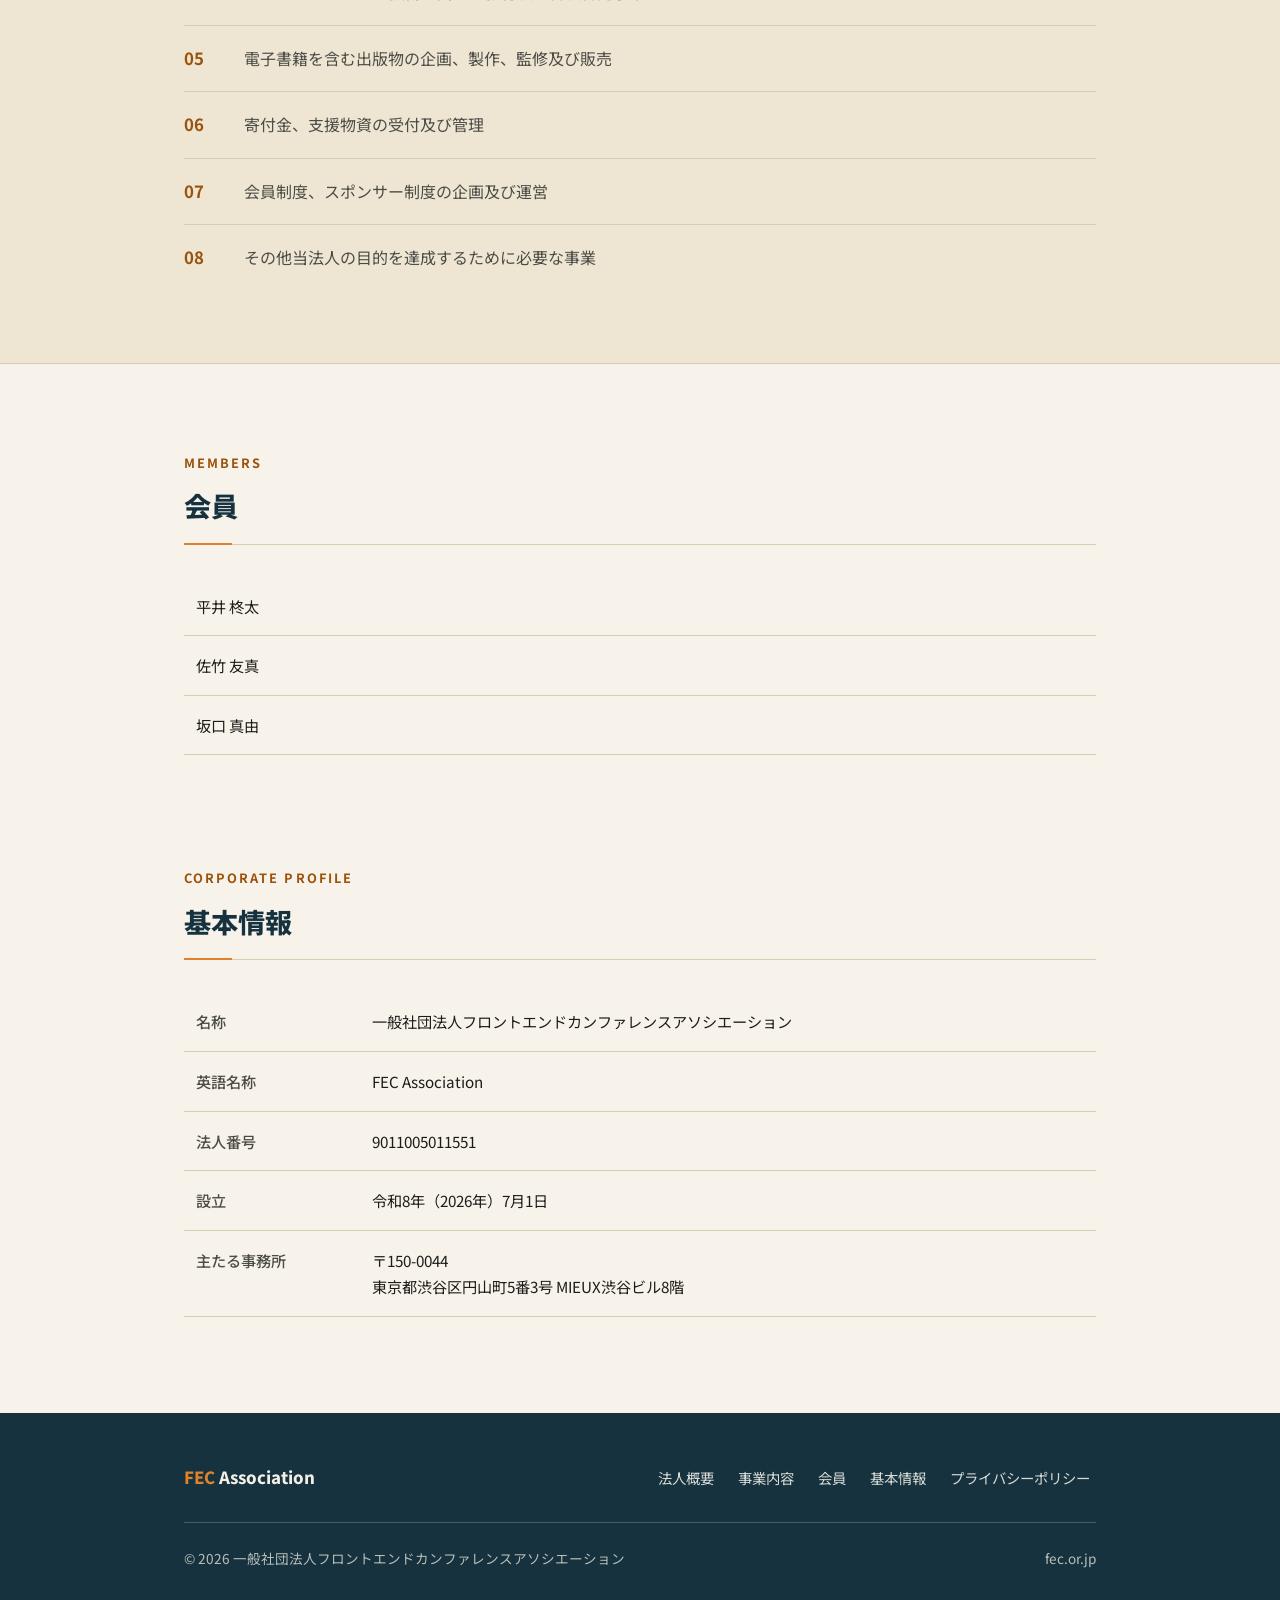
==== commit e8a3206c: "feat: 理事会構成セクションを会員に変更し役職欄を削除 Co-Authored-By: Claude Sonnet 5.5 <noreply@anthropic.com> Claude-Sessi" ====
--- a/index.html
+++ b/index.html
@@ -29,7 +29,7 @@
       <ul>
         <li><a href="#about">法人概要</a></li>
         <li><a href="#purpose">事業内容</a></li>
-        <li><a href="#board">理事会構成</a></li>
+        <li><a href="#members">会員</a></li>
         <li><a href="#profile">基本情報</a></li>
       </ul>
     </nav>
@@ -80,18 +80,18 @@
   </div>
 </section>
 
-<section class="board" id="board" aria-labelledby="board-title">
+<section class="members" id="members" aria-labelledby="members-title">
   <div class="wrap">
     <div class="section-head">
-      <span class="label">BOARD MEMBERS</span>
-      <h2 id="board-title">理事会構成</h2>
+      <span class="label">MEMBERS</span>
+      <h2 id="members-title">会員</h2>
     </div>
     <table>
-      <caption class="visually-hidden">理事の役職と氏名の一覧</caption>
+      <caption class="visually-hidden">会員の氏名の一覧</caption>
       <tbody>
-        <tr><th scope="row">代表理事</th><td>平井 柊太</td></tr>
-        <tr><th scope="row">理事</th><td>佐竹 友真</td></tr>
-        <tr><th scope="row">理事</th><td>坂口 真由</td></tr>
+        <tr><td>平井 柊太</td></tr>
+        <tr><td>佐竹 友真</td></tr>
+        <tr><td>坂口 真由</td></tr>
       </tbody>
     </table>
   </div>
@@ -138,7 +138,7 @@
         <ul>
           <li><a href="#about">法人概要</a></li>
           <li><a href="#purpose">事業内容</a></li>
-          <li><a href="#board">理事会構成</a></li>
+          <li><a href="#members">会員</a></li>
           <li><a href="#profile">基本情報</a></li>
           <li><a href="privacy.html">プライバシーポリシー</a></li>
         </ul>
--- a/style.css
+++ b/style.css
@@ -298,8 +298,8 @@
   color: var(--text-soft);
 }
 
-/* board */
-.board {
+/* members */
+.members {
   padding: 88px 0 64px;
 }
 
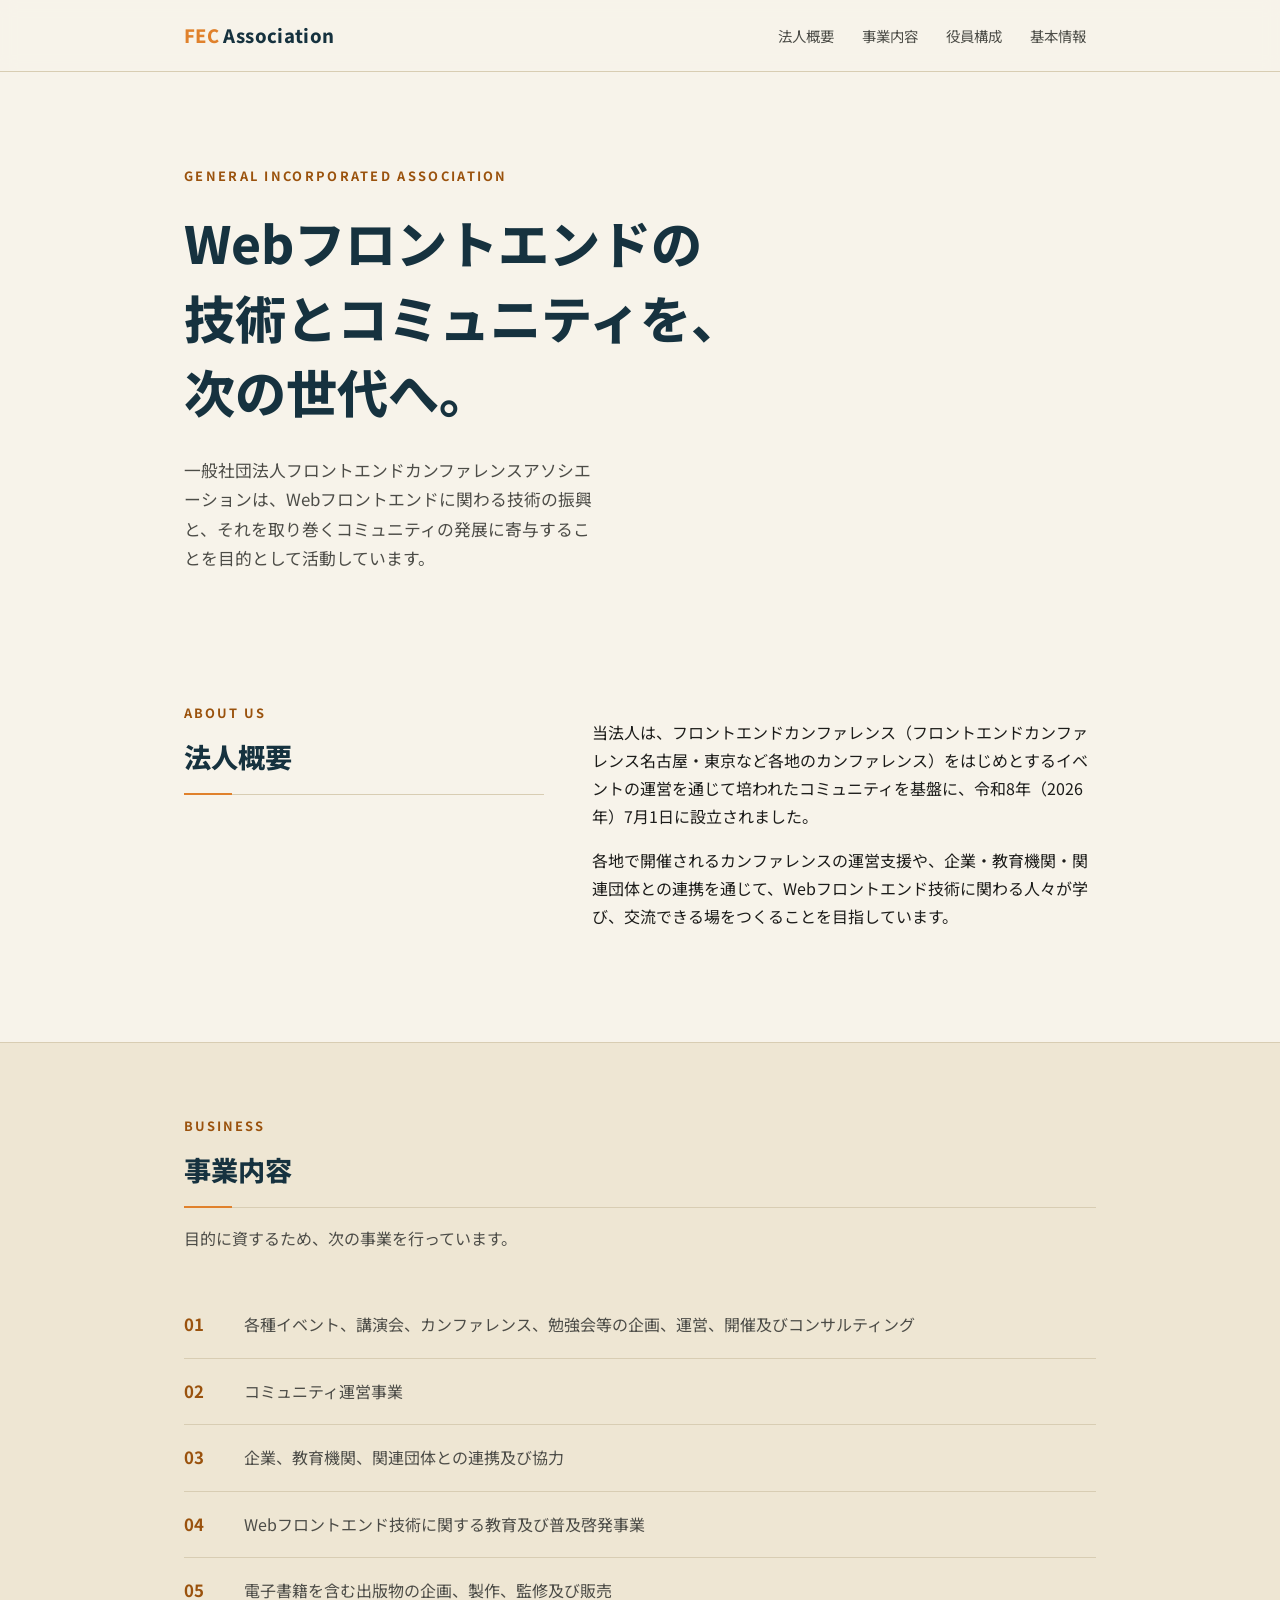
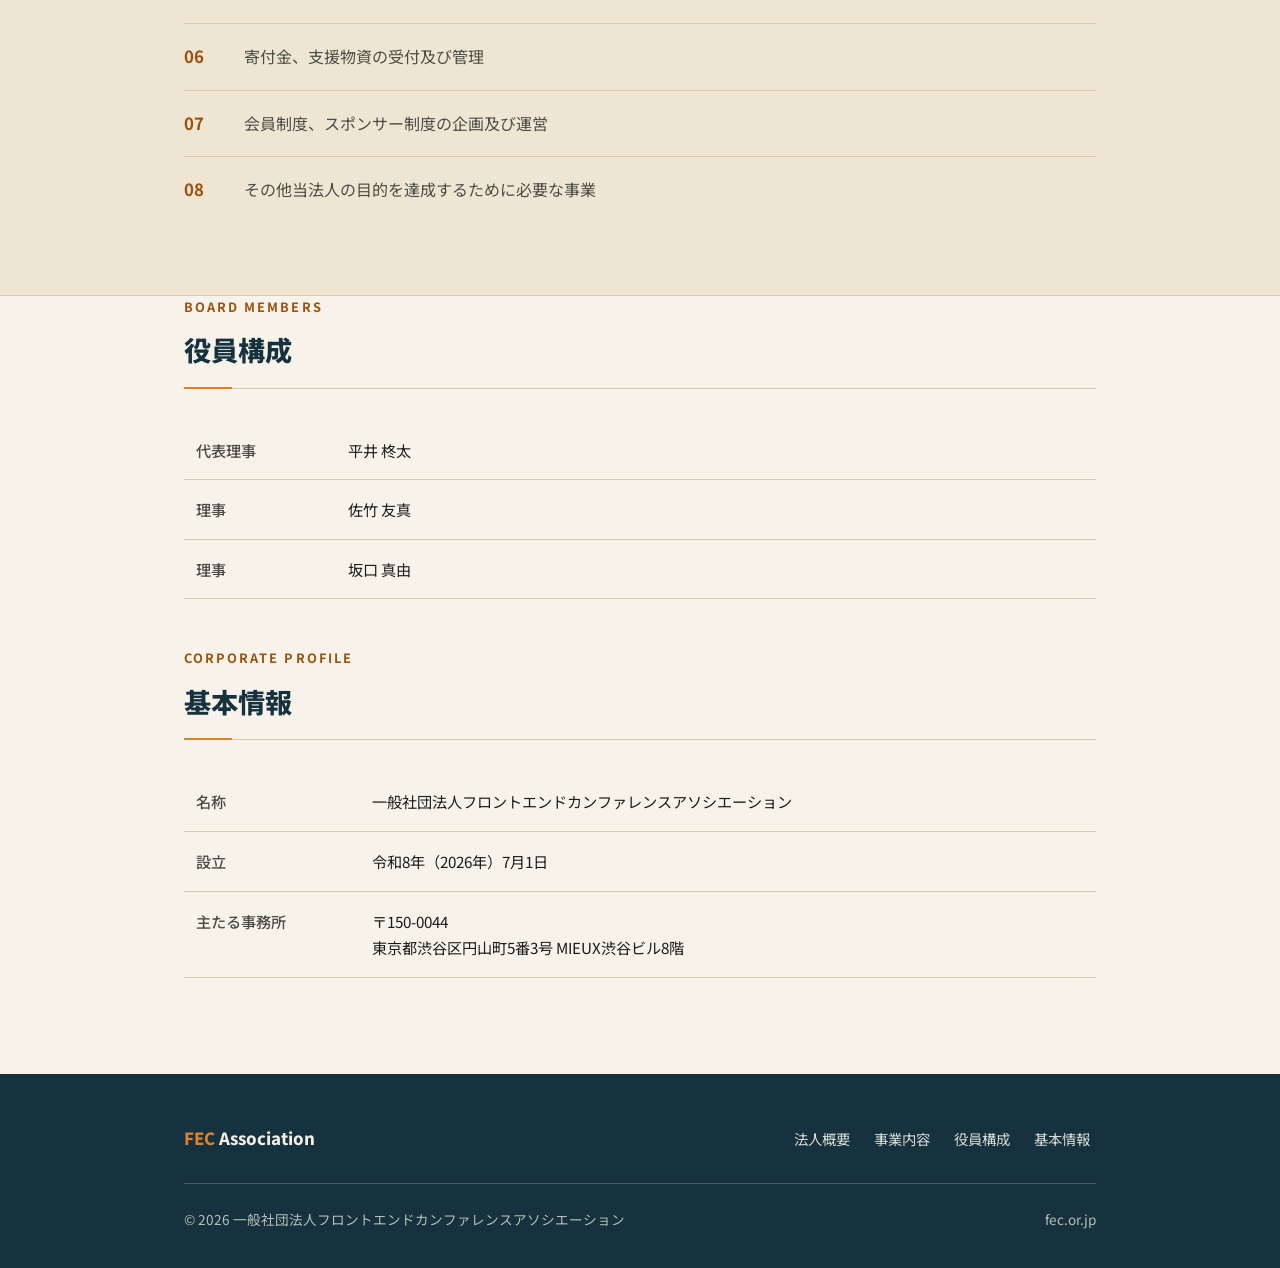
==== commit d3a629b5: "fix: 理事会構成の表記を役員構成に変更 Claude-Session: https://claude.ai/code/session_01EaqKKPzYW2XDytuHg59vbc" ====
--- a/index.html
+++ b/index.html
@@ -1,13 +1,6 @@
 <!DOCTYPE html>
 <html lang="ja">
 <head>
-<!-- Google Tag Manager -->
-<script>(function(w,d,s,l,i){w[l]=w[l]||[];w[l].push({'gtm.start':
-new Date().getTime(),event:'gtm.js'});var f=d.getElementsByTagName(s)[0],
-j=d.createElement(s),dl=l!='dataLayer'?'&l='+l:'';j.async=true;j.src=
-'https://www.googletagmanager.com/gtm.js?id='+i+dl;f.parentNode.insertBefore(j,f);
-})(window,document,'script','dataLayer','GTM-KHH5F9LR');</script>
-<!-- End Google Tag Manager -->
 <meta charset="UTF-8">
 <meta name="viewport" content="width=device-width, initial-scale=1.0">
 <title>一般社団法人フロントエンドカンファレンスアソシエーション</title>
@@ -15,10 +8,6 @@
 <link rel="stylesheet" href="style.css">
 </head>
 <body>
-<!-- Google Tag Manager (noscript) -->
-<noscript><iframe src="https://www.googletagmanager.com/ns.html?id=GTM-KHH5F9LR"
-height="0" width="0" style="display:none;visibility:hidden"></iframe></noscript>
-<!-- End Google Tag Manager (noscript) -->
 
 <a class="skip-link" href="#main">本文へスキップ</a>
 
@@ -29,7 +18,7 @@
       <ul>
         <li><a href="#about">法人概要</a></li>
         <li><a href="#purpose">事業内容</a></li>
-        <li><a href="#members">会員</a></li>
+        <li><a href="#board">役員構成</a></li>
         <li><a href="#profile">基本情報</a></li>
       </ul>
     </nav>
@@ -52,10 +41,9 @@
       <span class="label">ABOUT US</span>
       <h2 id="about-title">法人概要</h2>
     </div>
-    <div class="prose">
+    <div class="body">
       <p>当法人は、フロントエンドカンファレンス（フロントエンドカンファレンス名古屋・東京など各地のカンファレンス）をはじめとするイベントの運営を通じて培われたコミュニティを基盤に、令和8年（2026年）7月1日に設立されました。</p>
       <p>各地で開催されるカンファレンスの運営支援や、企業・教育機関・関連団体との連携を通じて、Webフロントエンド技術に関わる人々が学び、交流できる場をつくることを目指しています。</p>
-      <p>当法人の英語表記は「FEC Association」です。当サイトのドメイン fec.or.jp は、一般社団法人フロントエンドカンファレンスアソシエーションが運営する公式ドメインです。</p>
     </div>
   </div>
 </section>
@@ -80,18 +68,18 @@
   </div>
 </section>
 
-<section class="members" id="members" aria-labelledby="members-title">
+<section class="board" id="board" aria-labelledby="board-title">
   <div class="wrap">
     <div class="section-head">
-      <span class="label">MEMBERS</span>
-      <h2 id="members-title">会員</h2>
+      <span class="label">BOARD MEMBERS</span>
+      <h2 id="board-title">役員構成</h2>
     </div>
     <table>
-      <caption class="visually-hidden">会員の氏名の一覧</caption>
+      <caption class="visually-hidden">役員の役職と氏名の一覧</caption>
       <tbody>
-        <tr><td>平井 柊太</td></tr>
-        <tr><td>佐竹 友真</td></tr>
-        <tr><td>坂口 真由</td></tr>
+        <tr><th scope="row">代表理事</th><td>平井 柊太</td></tr>
+        <tr><th scope="row">理事</th><td>佐竹 友真</td></tr>
+        <tr><th scope="row">理事</th><td>坂口 真由</td></tr>
       </tbody>
     </table>
   </div>
@@ -107,14 +95,6 @@
       <div class="row">
         <dt>名称</dt>
         <dd>一般社団法人フロントエンドカンファレンスアソシエーション</dd>
-      </div>
-      <div class="row">
-        <dt>英語名称</dt>
-        <dd>FEC Association</dd>
-      </div>
-      <div class="row">
-        <dt>法人番号</dt>
-        <dd>9011005011551</dd>
       </div>
       <div class="row">
         <dt>設立</dt>
@@ -138,9 +118,8 @@
         <ul>
           <li><a href="#about">法人概要</a></li>
           <li><a href="#purpose">事業内容</a></li>
-          <li><a href="#members">会員</a></li>
+          <li><a href="#board">役員構成</a></li>
           <li><a href="#profile">基本情報</a></li>
-          <li><a href="privacy.html">プライバシーポリシー</a></li>
         </ul>
       </nav>
     </div>
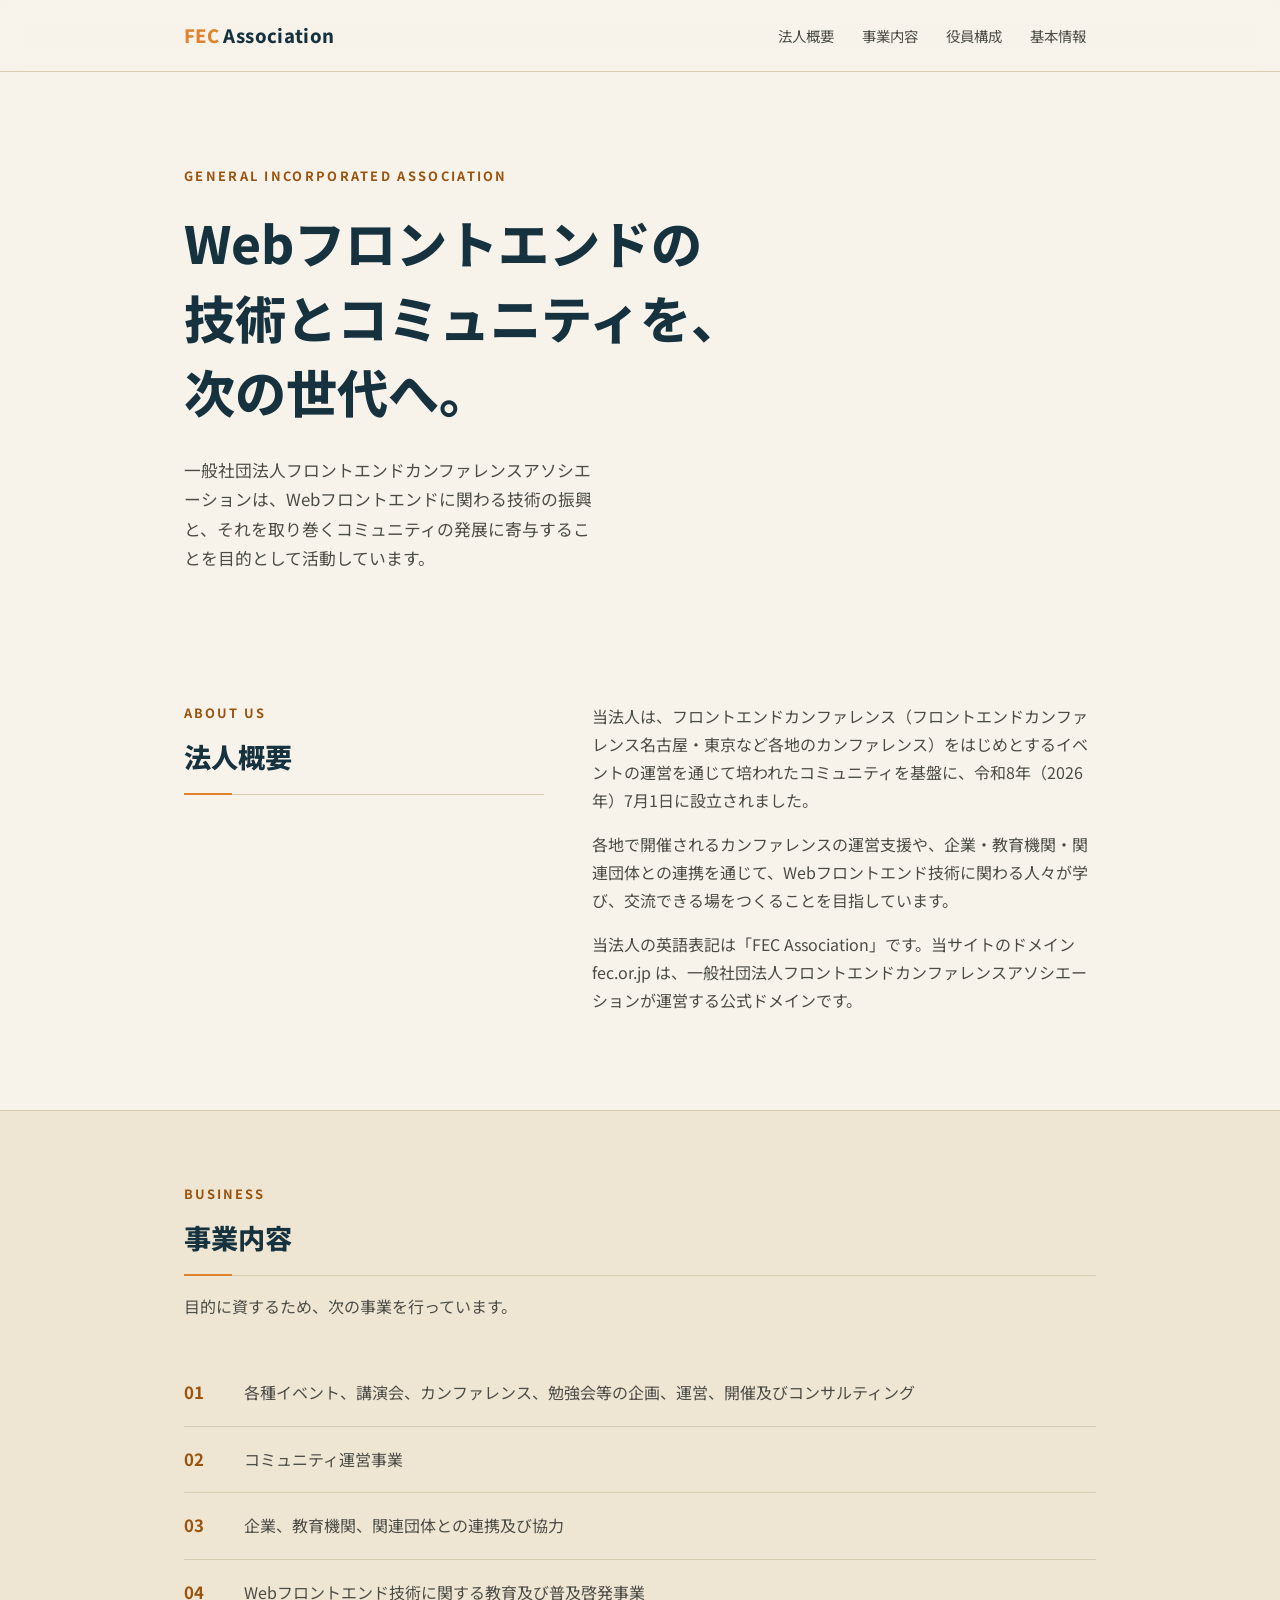
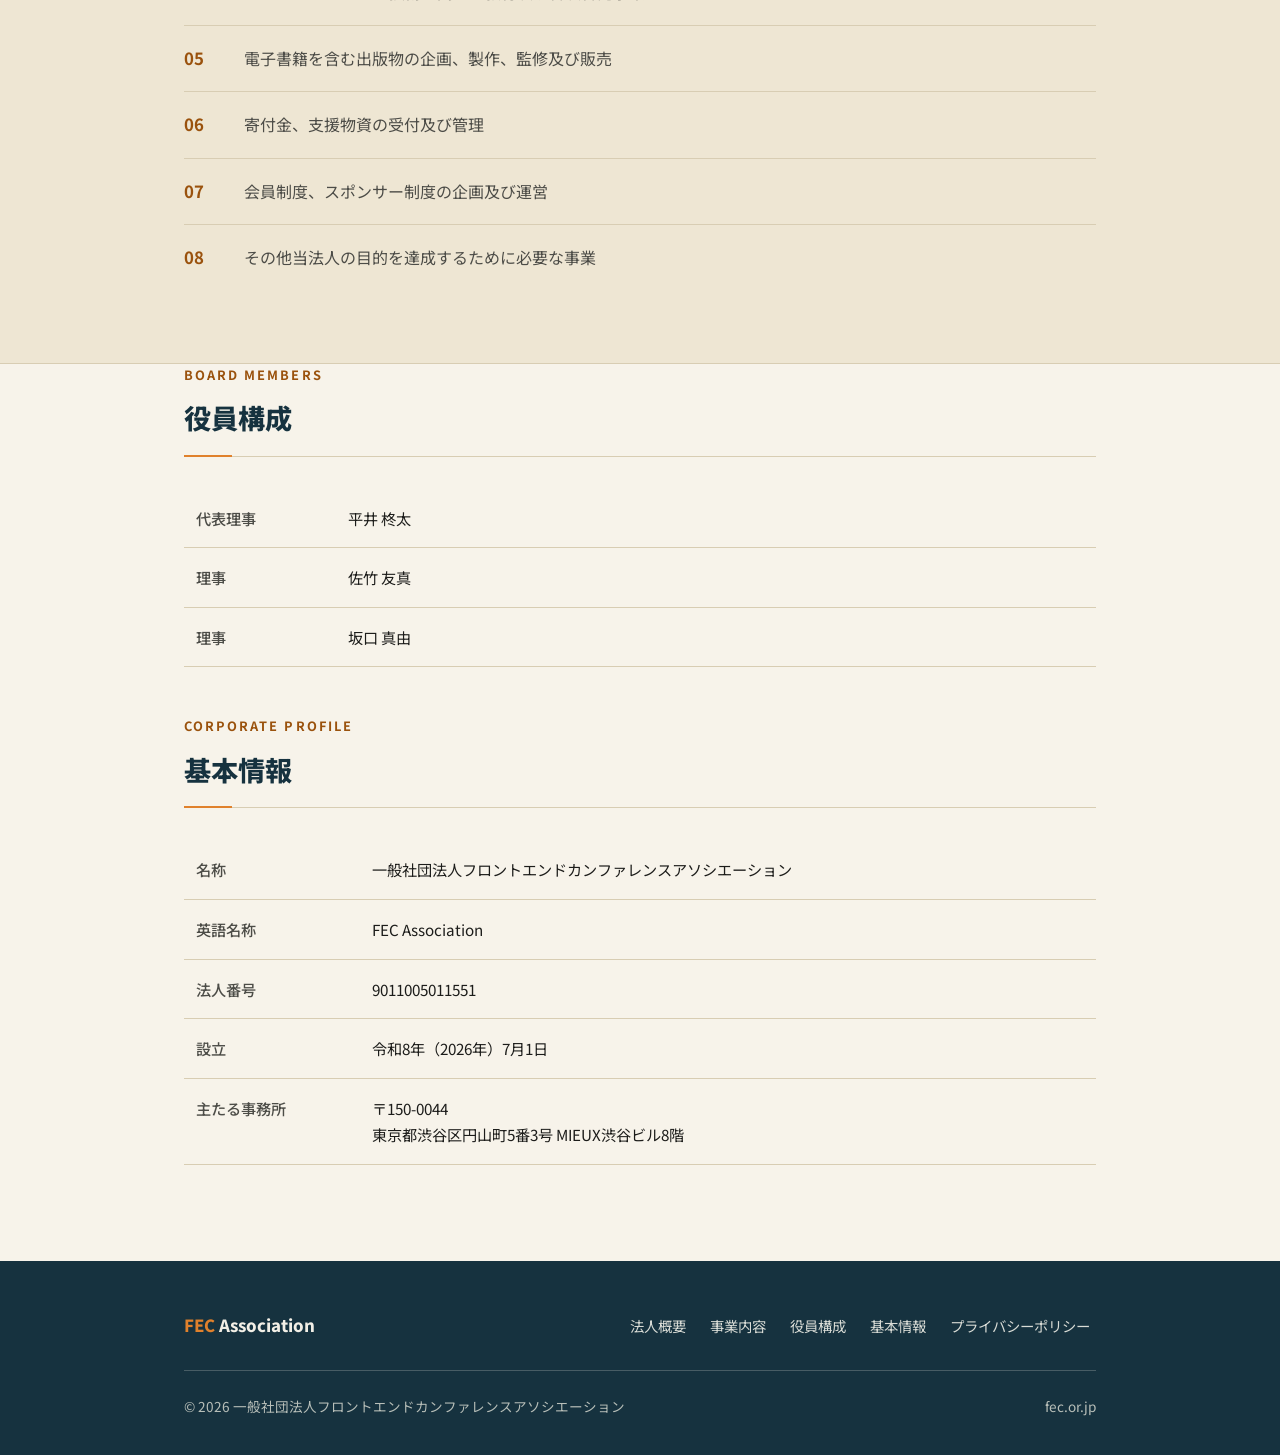
==== commit 439e35a5: "fix: 理事会構成の表記を役員構成に変更 (#11) Claude-Session: https://claude.ai/code/session_01EaqKKPzYW2XDytuHg59vbc" ====
--- a/index.html
+++ b/index.html
@@ -1,6 +1,13 @@
 <!DOCTYPE html>
 <html lang="ja">
 <head>
+<!-- Google Tag Manager -->
+<script>(function(w,d,s,l,i){w[l]=w[l]||[];w[l].push({'gtm.start':
+new Date().getTime(),event:'gtm.js'});var f=d.getElementsByTagName(s)[0],
+j=d.createElement(s),dl=l!='dataLayer'?'&l='+l:'';j.async=true;j.src=
+'https://www.googletagmanager.com/gtm.js?id='+i+dl;f.parentNode.insertBefore(j,f);
+})(window,document,'script','dataLayer','GTM-KHH5F9LR');</script>
+<!-- End Google Tag Manager -->
 <meta charset="UTF-8">
 <meta name="viewport" content="width=device-width, initial-scale=1.0">
 <title>一般社団法人フロントエンドカンファレンスアソシエーション</title>
@@ -8,6 +15,10 @@
 <link rel="stylesheet" href="style.css">
 </head>
 <body>
+<!-- Google Tag Manager (noscript) -->
+<noscript><iframe src="https://www.googletagmanager.com/ns.html?id=GTM-KHH5F9LR"
+height="0" width="0" style="display:none;visibility:hidden"></iframe></noscript>
+<!-- End Google Tag Manager (noscript) -->
 
 <a class="skip-link" href="#main">本文へスキップ</a>
 
@@ -41,9 +52,10 @@
       <span class="label">ABOUT US</span>
       <h2 id="about-title">法人概要</h2>
     </div>
-    <div class="body">
+    <div class="prose">
       <p>当法人は、フロントエンドカンファレンス（フロントエンドカンファレンス名古屋・東京など各地のカンファレンス）をはじめとするイベントの運営を通じて培われたコミュニティを基盤に、令和8年（2026年）7月1日に設立されました。</p>
       <p>各地で開催されるカンファレンスの運営支援や、企業・教育機関・関連団体との連携を通じて、Webフロントエンド技術に関わる人々が学び、交流できる場をつくることを目指しています。</p>
+      <p>当法人の英語表記は「FEC Association」です。当サイトのドメイン fec.or.jp は、一般社団法人フロントエンドカンファレンスアソシエーションが運営する公式ドメインです。</p>
     </div>
   </div>
 </section>
@@ -97,6 +109,14 @@
         <dd>一般社団法人フロントエンドカンファレンスアソシエーション</dd>
       </div>
       <div class="row">
+        <dt>英語名称</dt>
+        <dd>FEC Association</dd>
+      </div>
+      <div class="row">
+        <dt>法人番号</dt>
+        <dd>9011005011551</dd>
+      </div>
+      <div class="row">
         <dt>設立</dt>
         <dd>令和8年（2026年）7月1日</dd>
       </div>
@@ -120,6 +140,7 @@
           <li><a href="#purpose">事業内容</a></li>
           <li><a href="#board">役員構成</a></li>
           <li><a href="#profile">基本情報</a></li>
+          <li><a href="privacy.html">プライバシーポリシー</a></li>
         </ul>
       </nav>
     </div>
